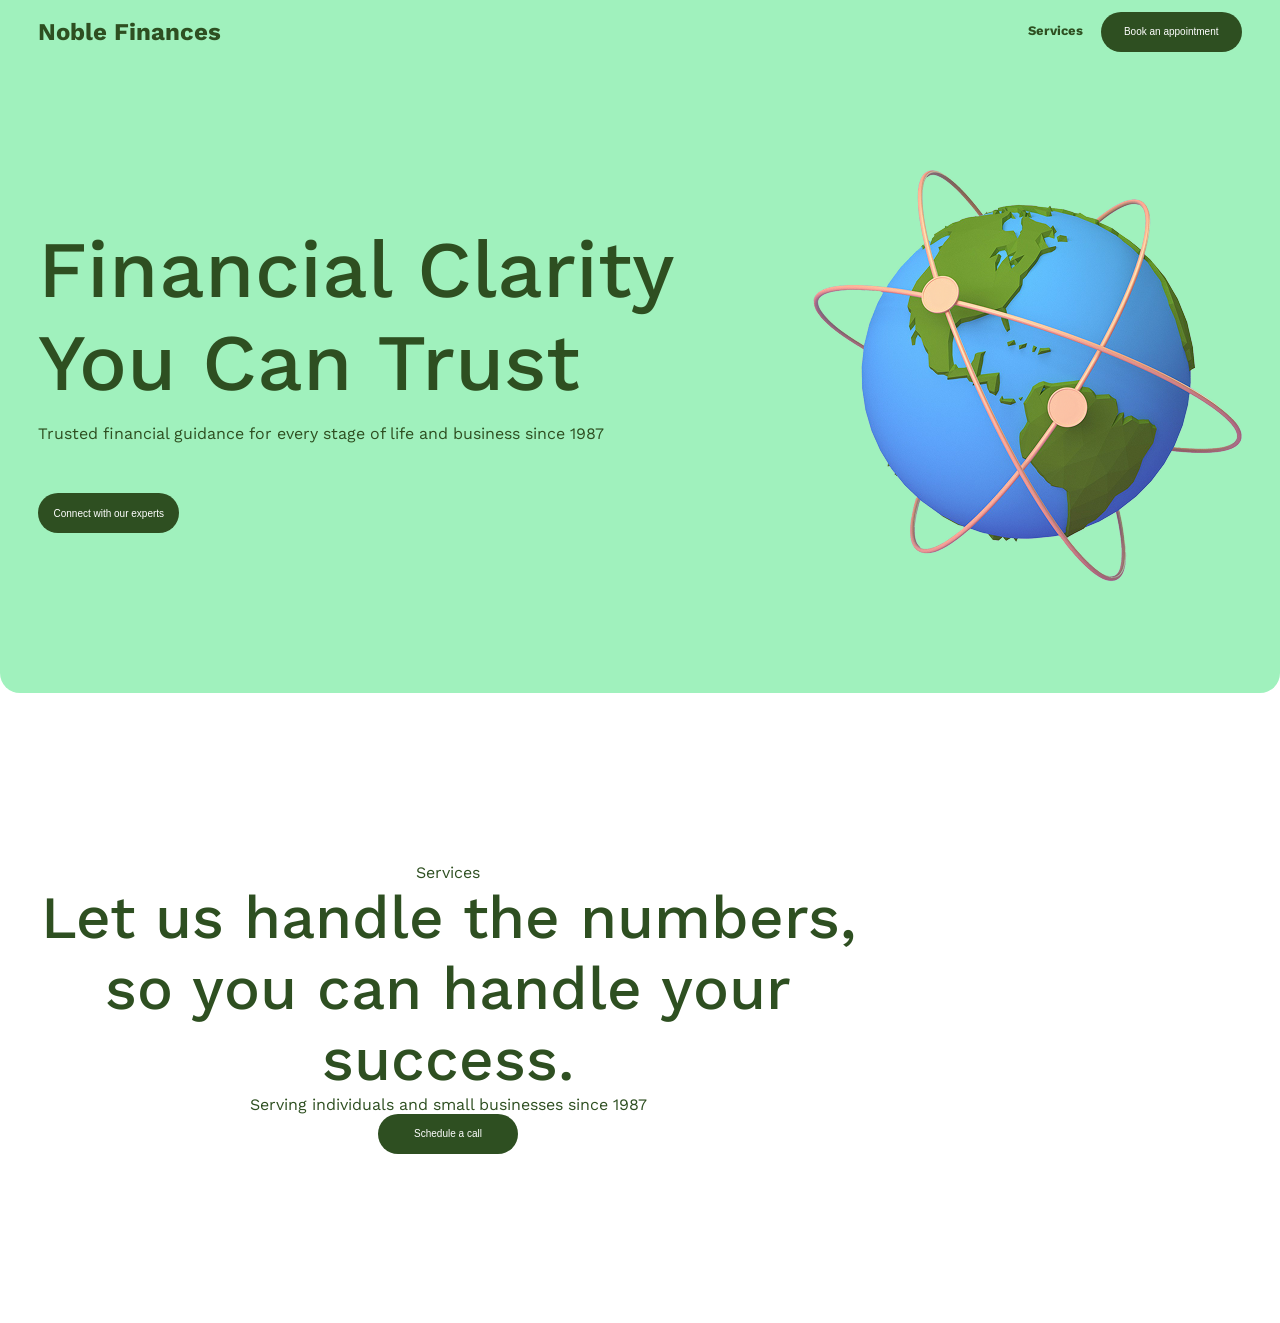
==== HTML/Index.html @ 0d42fcd0 "Initial commit" ====
<!DOCTYPE html>
<html lang="en">
<head>
    <meta charset="UTF-8">
    <meta name="viewport" content="width=device-width, initial-scale=1.0">
    <link rel="stylesheet" href="../CSS/Universial.css">
    <link rel="stylesheet" href="../CSS/index_style.css">
    <title>Home Page</title>
</head>
<body>
    <header>
        <nav>
            <div><a href="Index.html"><h2>Noble Finances</h2></a></div>
            <div>
                <a href="Services.html" class="nav_link">Services</a>
                <a href="Booking.html"><button class="btn">Book an appointment</button></a>
            </div>
        </nav>
    </header>
    <section class="hero_section">
        <div class="hero_section_text">
            <h1 class="hero_section_heading">Financial Clarity You Can Trust</h1>
            <p class="hero_section_para">Trusted financial guidance for every stage of life and business since 1987</p>
            <a href="#"><button class="btn btn_hero">Connect with our experts</button></a>
        </div>
        <div class="hero_section_img">
            <img src="../Assets/planet.png" alt="">
        </div>
    </section>
    <section class="services_section">
        <div>
            <p class="services_section_para">Services</p>
            <h1 class="services_section_heading">Let us handle the numbers, so you can handle your success.</h1>
            <p class="services_section_para">Serving individuals and small businesses since 1987</p>
            <a href="#"><button class="btn btn_services">Schedule a call</button></a>
        </div>
    </section>
</body>
</html>
---- CSS/Universial.css ----
@import url("https://fonts.googleapis.com/css?family=Work Sans");

body{
    margin: 0;
    font-family: 'Work Sans';
}

header >*, section >*{
    padding: 0% 3%;
}

nav{
    background-color: #A0F1BD;
    height: 7vh;
    display: flex;
    align-items: center;
    justify-content:space-between;
}

.btn{
    background-color: #2E4F21;
    border: none;
    border-radius: 20px;
    color: white;
    height: 40px;
    width: 11vw;
    font-weight: 400;
    cursor: pointer;
    font-size: x-small;
}

h1, h2, h3, h4, h5, p{
    color: #2E4F21;
    margin: 0;
    padding: 0;
}

a{
    text-decoration: none;
    color: #2E4F21;
    font-weight: 700;
}

/* Events */
.btn:hover{
    animation: btn_hover_effect 0.7s ease-in-out forwards;
}

/* Animations */
@keyframes btn_hover_effect{
    0% {background-color: #2E4F21; color: white;}
    100% {background-color: white; color: #2E4F21;}
}
---- CSS/index_style.css ----
/* Header */
.nav_link{
    font-size: small;
    padding-right: 1vw;
}

/* Hero Section */
.hero_section{
    background-color: #A0F1BD;
    height: 70vh;
    display: flex;
    justify-content: space-between;
    align-items: center;
    border-radius: 0px 0px 20px 20px;
}
.hero_section_text{
    width: 50vw;
    flex-flow: column;
    display: flex;
}
.hero_section_heading{
    font-size: 80px;
    font-weight: 500;
}
.hero_section_para{
    margin-top: 15px;
}
.hero_section_img{
    max-width: fit-content;
}
.btn_hero{
    margin-top: 50px;
}

/* Services Section */
.services_section{
    height: 70vh;
    width: 70vw;
    display: flex;
    flex-flow: column;
    justify-content: center;
    align-items: center;
    text-align: center;
}
.services_section_para{
    margin: 0px 10px 0px 10px;
}
.services_section_heading{
    font-size: 60px;
    font-weight: 500;
}
.btn_services{

}

/* Events */


/* Animations */
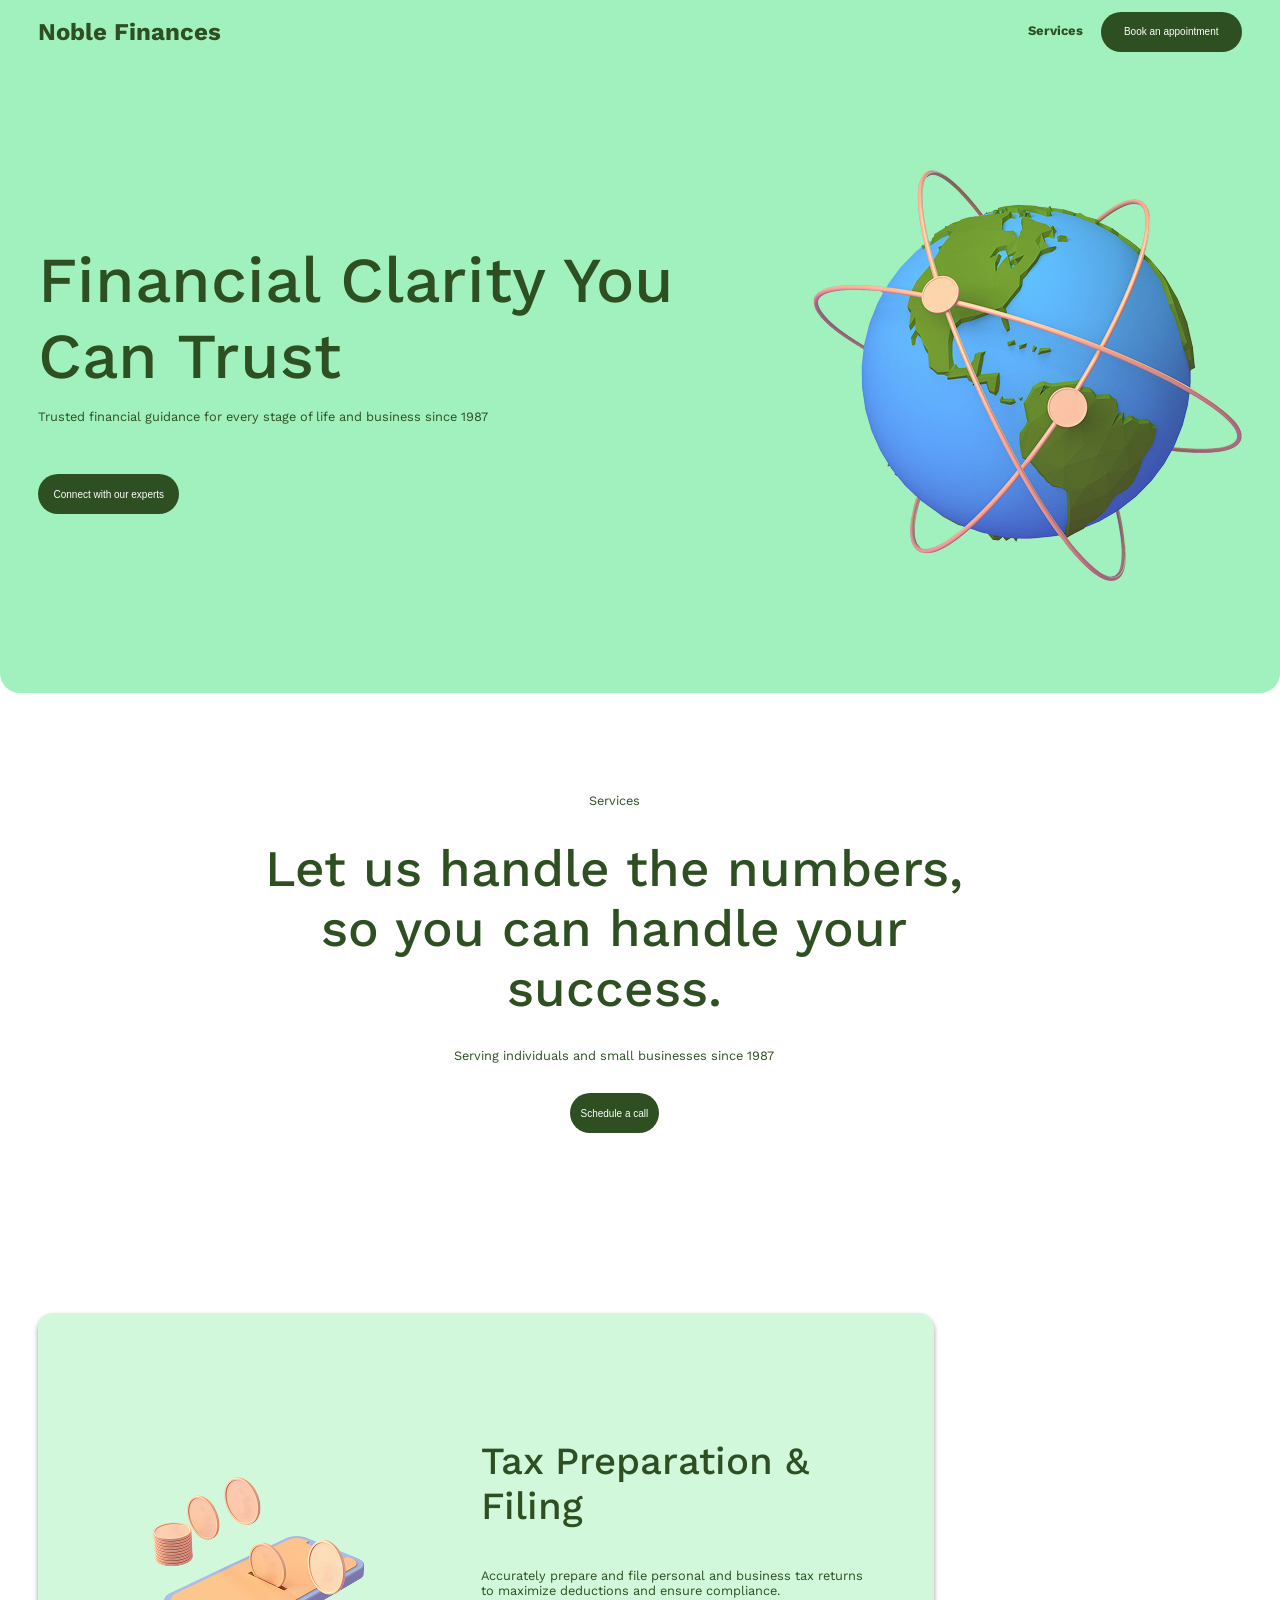
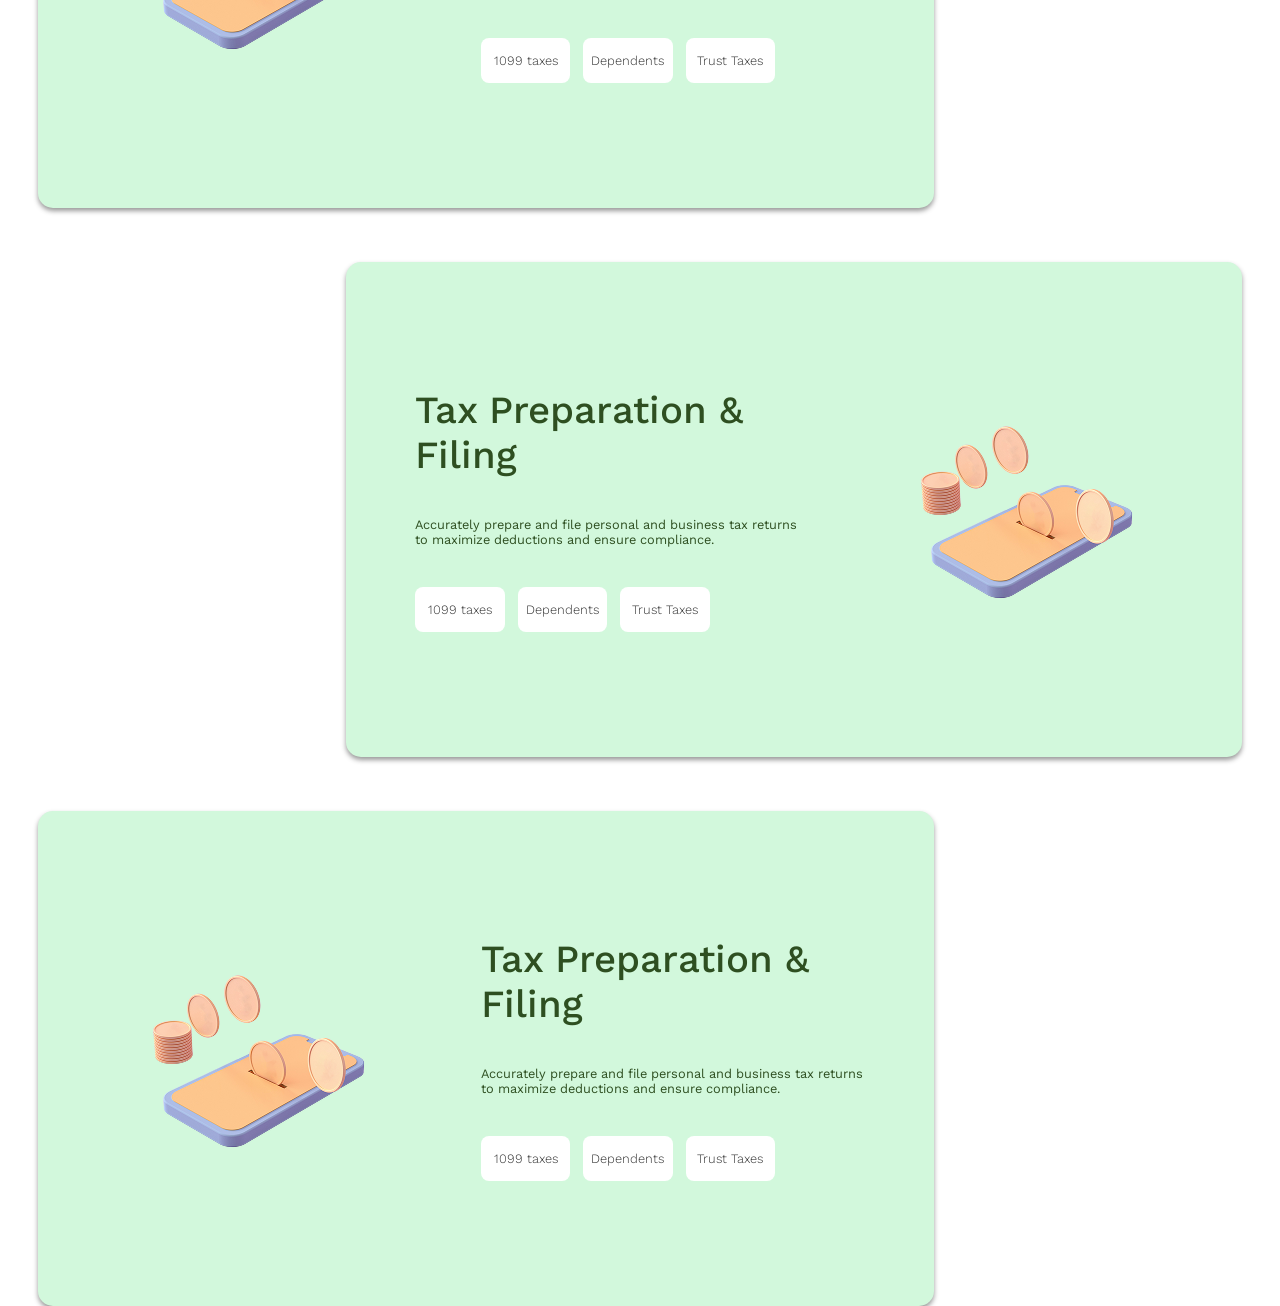
==== commit 790accc3: "more work done" ====
--- a/HTML/Index.html
+++ b/HTML/Index.html
@@ -1,5 +1,6 @@
 <!DOCTYPE html>
 <html lang="en">
+
 <head>
     <meta charset="UTF-8">
     <meta name="viewport" content="width=device-width, initial-scale=1.0">
@@ -7,10 +8,13 @@
     <link rel="stylesheet" href="../CSS/index_style.css">
     <title>Home Page</title>
 </head>
+
 <body>
     <header>
         <nav>
-            <div><a href="Index.html"><h2>Noble Finances</h2></a></div>
+            <div><a href="Index.html">
+                    <h2>Noble Finances</h2>
+                </a></div>
             <div>
                 <a href="Services.html" class="nav_link">Services</a>
                 <a href="Booking.html"><button class="btn">Book an appointment</button></a>
@@ -27,13 +31,63 @@
             <img src="../Assets/planet.png" alt="">
         </div>
     </section>
-    <section class="services_section">
-        <div>
+    <section>
+        <div class="services_section">
             <p class="services_section_para">Services</p>
             <h1 class="services_section_heading">Let us handle the numbers, so you can handle your success.</h1>
             <p class="services_section_para">Serving individuals and small businesses since 1987</p>
             <a href="#"><button class="btn btn_services">Schedule a call</button></a>
         </div>
     </section>
+    <section>
+        <div class="banner_section">
+            <div class="banner_section_banner">
+                <div class="banner_section_img">
+                    <img src="../Assets/banner img 1.png" alt="">
+                </div>
+                <div class="banner_section_text_section">
+                    <h1 class="banner_section_text_heading">Tax Preparation & Filing</h1>
+                    <p class="banner_section_text_para">Accurately prepare and file personal and business tax returns to maximize deductions and
+                        ensure compliance.</p>
+                    <span class="banner_section_badges_section">
+                        <div class="banner_section_badge">1099 taxes</div>
+                        <div class="banner_section_badge">Dependents</div>
+                        <div class="banner_section_badge">Trust Taxes</div>
+                    </span>
+                </div>
+            </div>
+            <div class="banner_section_banner" style="margin-left: auto;">
+                <div class="banner_section_text_section">
+                    <h1 class="banner_section_text_heading">Tax Preparation & Filing</h1>
+                    <p class="banner_section_text_para">Accurately prepare and file personal and business tax returns to maximize deductions and
+                        ensure compliance.</p>
+                    <span class="banner_section_badges_section">
+                        <div class="banner_section_badge">1099 taxes</div>
+                        <div class="banner_section_badge">Dependents</div>
+                        <div class="banner_section_badge">Trust Taxes</div>
+                    </span>
+                </div>
+                <div class="banner_section_img">
+                    <img src="../Assets/banner img 1.png" alt="">
+                </div>
+            </div>
+            <div class="banner_section_banner">
+                <div class="banner_section_img">
+                    <img src="../Assets/banner img 1.png" alt="">
+                </div>
+                <div class="banner_section_text_section">
+                    <h1 class="banner_section_text_heading">Tax Preparation & Filing</h1>
+                    <p class="banner_section_text_para">Accurately prepare and file personal and business tax returns to maximize deductions and
+                        ensure compliance.</p>
+                    <span class="banner_section_badges_section">
+                        <div class="banner_section_badge">1099 taxes</div>
+                        <div class="banner_section_badge">Dependents</div>
+                        <div class="banner_section_badge">Trust Taxes</div>
+                    </span>
+                </div>
+            </div>
+        </div>
+    </section>
 </body>
+
 </html>
--- a/CSS/index_style.css
+++ b/CSS/index_style.css
@@ -19,11 +19,12 @@
     display: flex;
 }
 .hero_section_heading{
-    font-size: 80px;
+    font-size: 5vw;
     font-weight: 500;
 }
 .hero_section_para{
     margin-top: 15px;
+    font-size: 1vw;
 }
 .hero_section_img{
     max-width: fit-content;
@@ -34,23 +35,80 @@
 
 /* Services Section */
 .services_section{
-    height: 70vh;
-    width: 70vw;
+    height: 60vh;
+    width: 60vw;
     display: flex;
     flex-flow: column;
     justify-content: center;
     align-items: center;
     text-align: center;
+    margin-left: 15%;
+    gap: 30px;
 }
 .services_section_para{
     margin: 0px 10px 0px 10px;
+    font-size: 1vw;
 }
 .services_section_heading{
-    font-size: 60px;
+    font-size: 4vw;
     font-weight: 500;
 }
 .btn_services{
+    width: 7vw;
+}
 
+/* Banner Cards */
+.banner_section{
+    display: flex;
+    flex-flow: column;
+    justify-content: space-between;
+    gap: 6vh;
+    margin-top: 80px;
+}
+.banner_section_banner{
+    display: flex;
+    justify-content: center;
+    align-items: center;
+    background-color: #D2F8DC;
+    width: 70vw;
+    height: 55vh;
+    border-radius: 15px;
+    gap: 6vw;
+    box-shadow: 0px 3px 5px rgba(0, 0, 0, 0.404);
+}
+.banner_section_img{
+}
+.banner_section_text_section{
+    display: flex;
+    flex-flow: column;
+    justify-content: center;
+    align-items: start;
+    width: 30vw;
+    gap: 40px;
+}
+.banner_section_text_heading{
+    font-size: 3vw;
+    font-weight: 500;
+}
+.banner_section_text_para{
+    font-size: 1vw;
+}
+.banner_section_badges_section{
+    display: flex;
+    justify-content: start;
+    align-items: center;
+    gap: 1vw;
+}
+.banner_section_badge{
+    color: rgb(48, 48, 48);
+    font-weight: 300;
+    font-size: 1vw;
+    border-radius: 8px;
+    width: 7vw;
+    height: 5vh;
+    background-color: white;
+    text-align: center;
+    align-content: center;
 }
 
 /* Events */
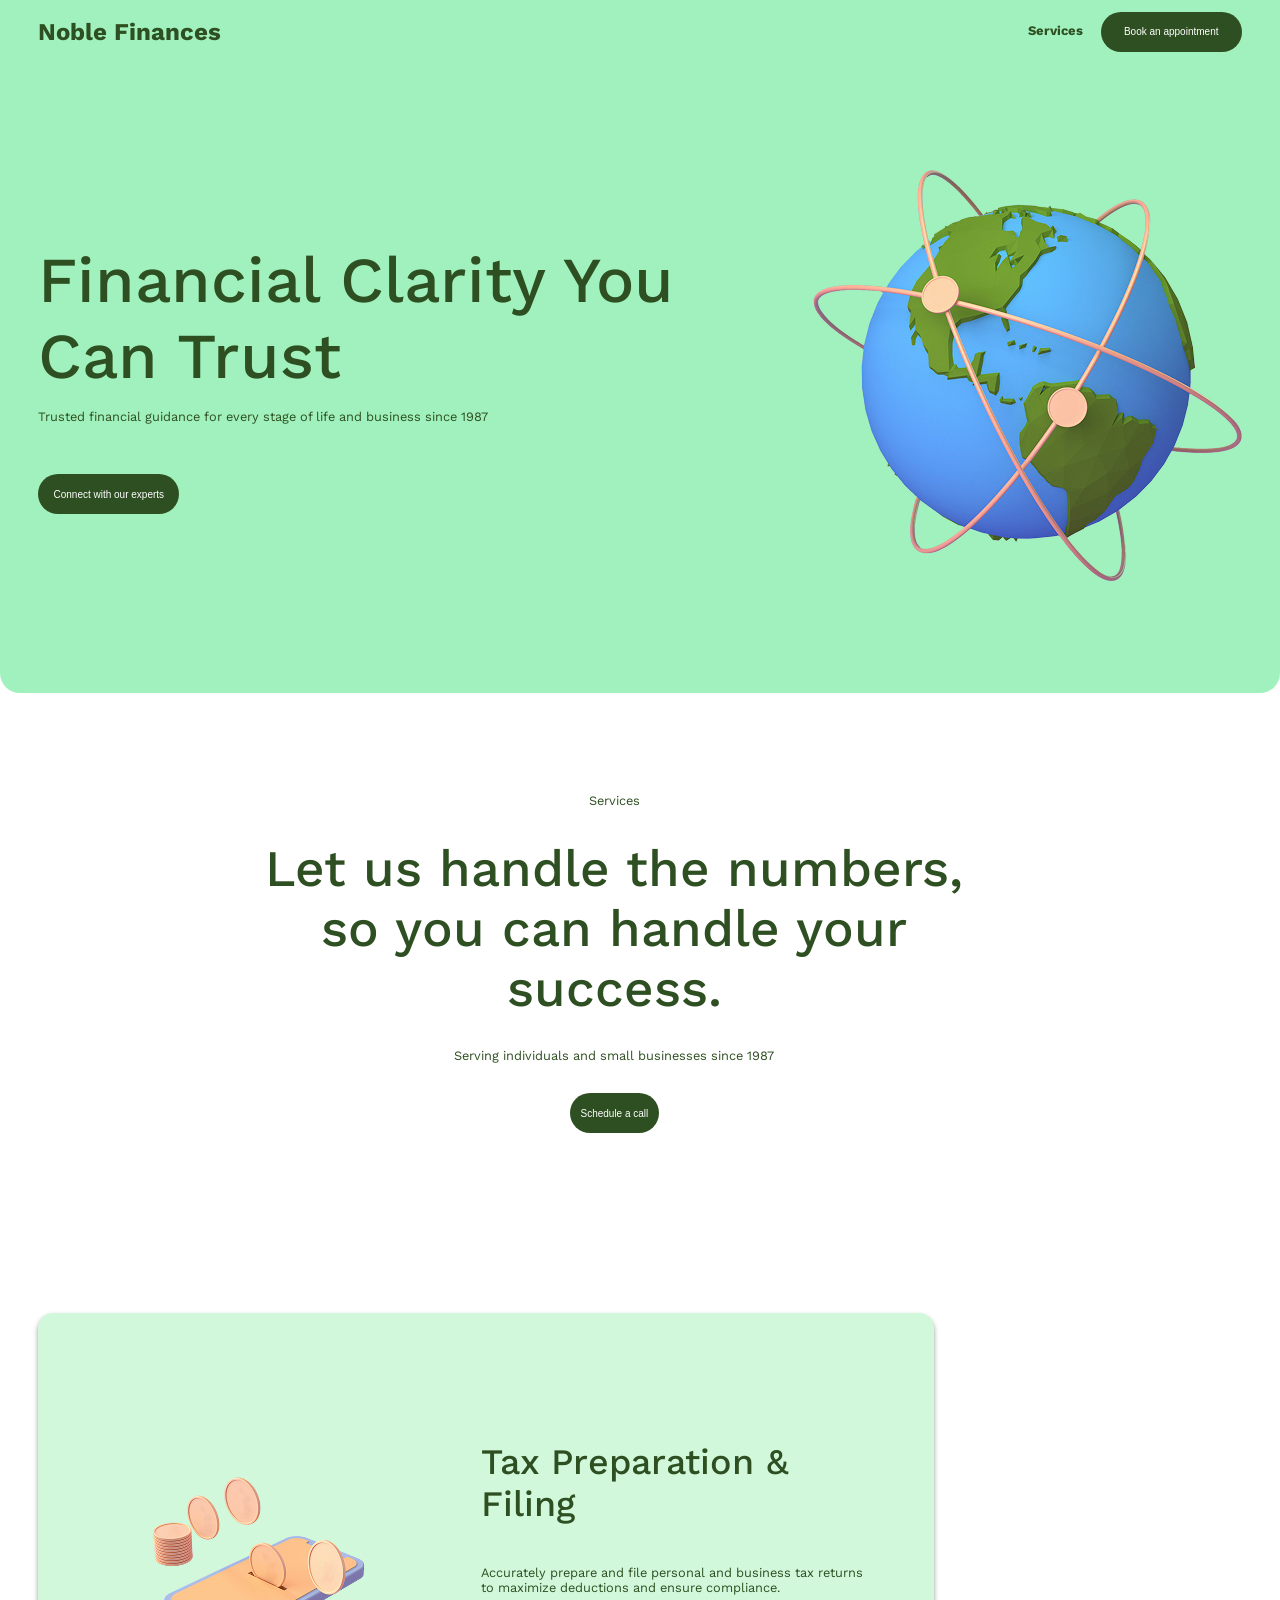
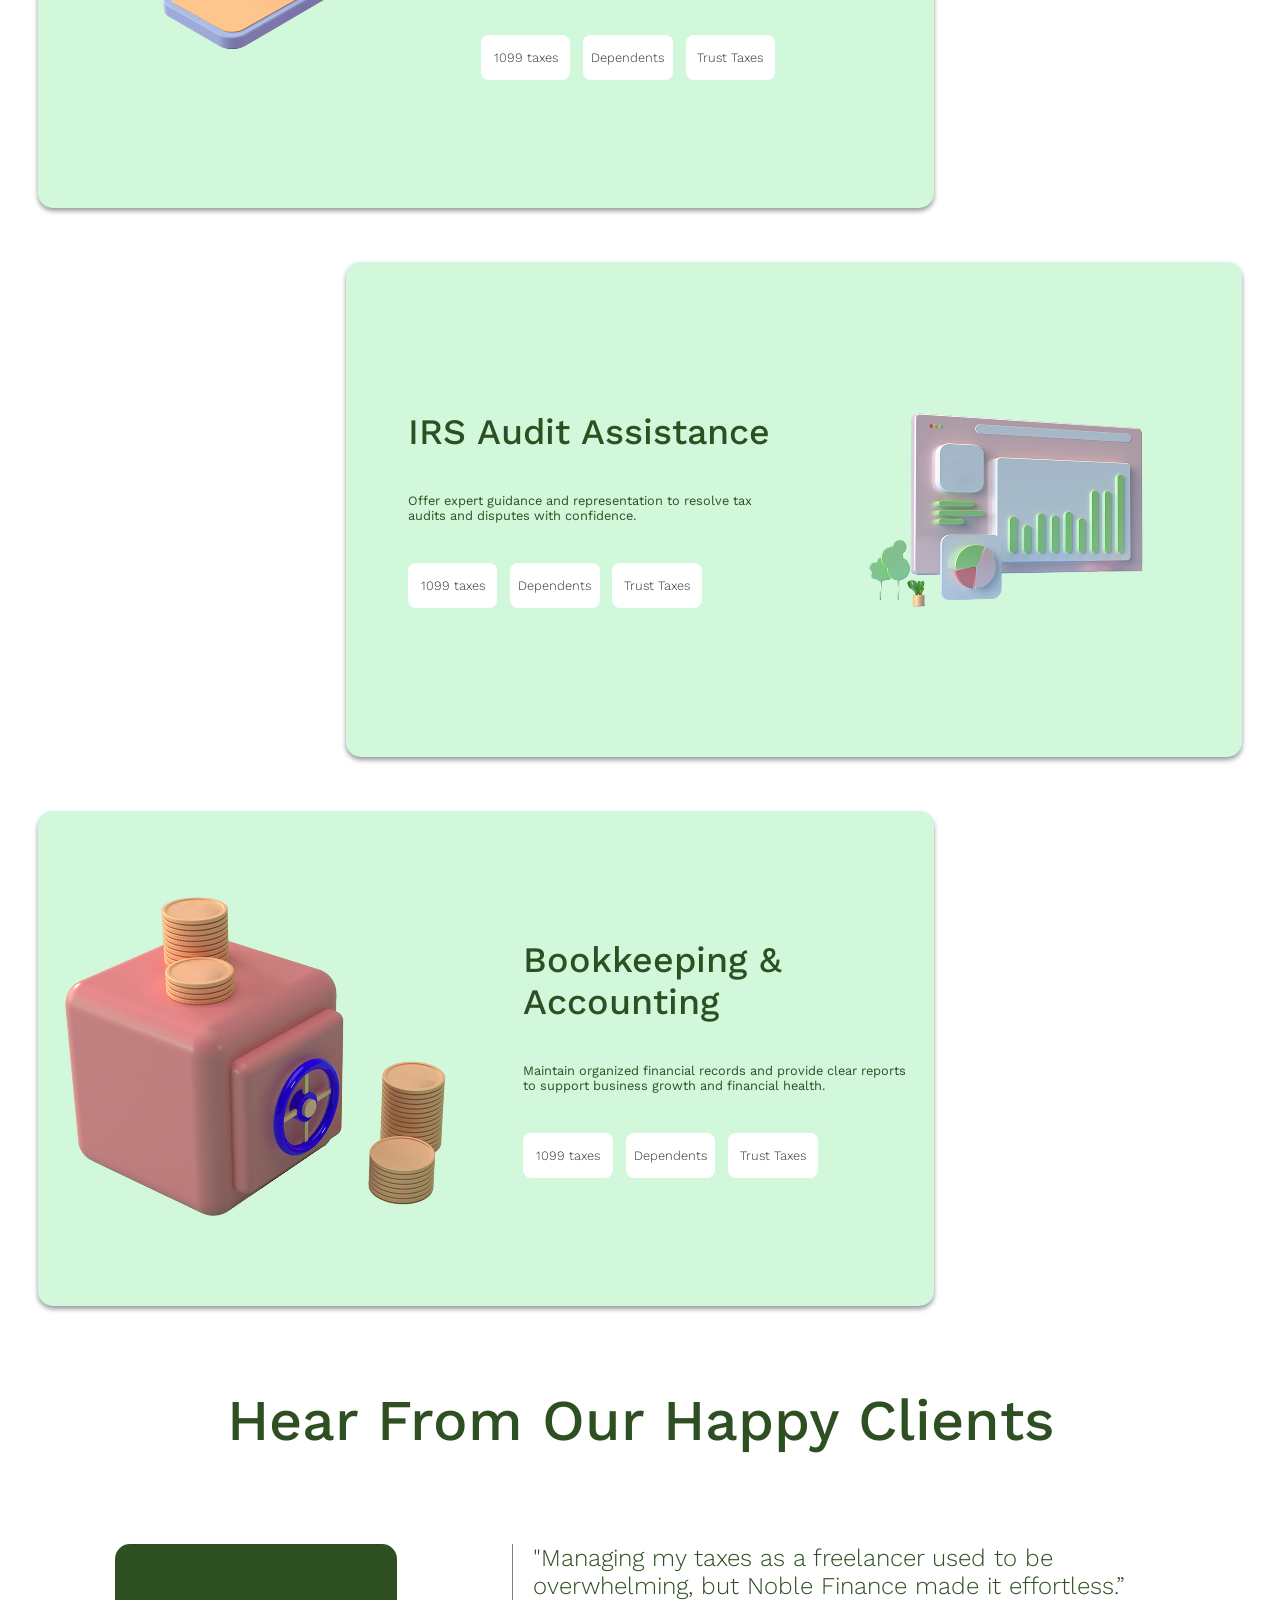
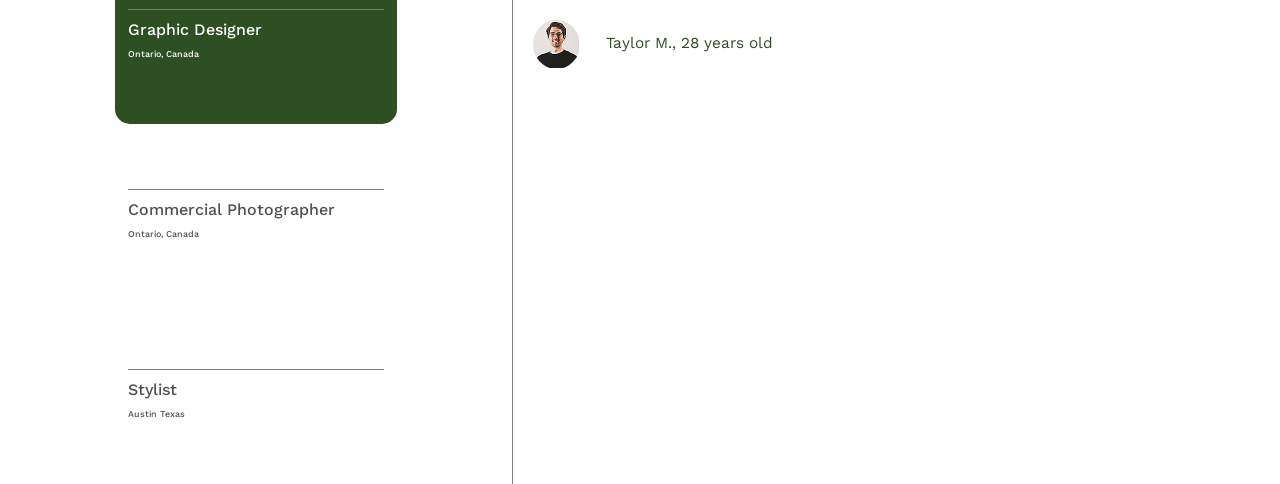
==== commit 582de979: "More work" ====
--- a/HTML/Index.html
+++ b/HTML/Index.html
@@ -47,7 +47,8 @@
                 </div>
                 <div class="banner_section_text_section">
                     <h1 class="banner_section_text_heading">Tax Preparation & Filing</h1>
-                    <p class="banner_section_text_para">Accurately prepare and file personal and business tax returns to maximize deductions and
+                    <p class="banner_section_text_para">Accurately prepare and file personal and business tax returns to
+                        maximize deductions and
                         ensure compliance.</p>
                     <span class="banner_section_badges_section">
                         <div class="banner_section_badge">1099 taxes</div>
@@ -58,9 +59,9 @@
             </div>
             <div class="banner_section_banner" style="margin-left: auto;">
                 <div class="banner_section_text_section">
-                    <h1 class="banner_section_text_heading">Tax Preparation & Filing</h1>
-                    <p class="banner_section_text_para">Accurately prepare and file personal and business tax returns to maximize deductions and
-                        ensure compliance.</p>
+                    <h1 class="banner_section_text_heading">IRS Audit Assistance</h1>
+                    <p class="banner_section_text_para">Offer expert guidance and representation to resolve tax audits
+                        and disputes with confidence.</p>
                     <span class="banner_section_badges_section">
                         <div class="banner_section_badge">1099 taxes</div>
                         <div class="banner_section_badge">Dependents</div>
@@ -68,17 +69,17 @@
                     </span>
                 </div>
                 <div class="banner_section_img">
-                    <img src="../Assets/banner img 1.png" alt="">
+                    <img src="../Assets/banner img 2.png" alt="">
                 </div>
             </div>
             <div class="banner_section_banner">
                 <div class="banner_section_img">
-                    <img src="../Assets/banner img 1.png" alt="">
+                    <img src="../Assets/banner img 3.png" alt="">
                 </div>
                 <div class="banner_section_text_section">
-                    <h1 class="banner_section_text_heading">Tax Preparation & Filing</h1>
-                    <p class="banner_section_text_para">Accurately prepare and file personal and business tax returns to maximize deductions and
-                        ensure compliance.</p>
+                    <h1 class="banner_section_text_heading">Bookkeeping & Accounting</h1>
+                    <p class="banner_section_text_para">Maintain organized financial records and provide clear reports
+                        to support business growth and financial health.</p>
                     <span class="banner_section_badges_section">
                         <div class="banner_section_badge">1099 taxes</div>
                         <div class="banner_section_badge">Dependents</div>
@@ -88,6 +89,35 @@
             </div>
         </div>
     </section>
+    <section>
+        <div class="review_section">
+            <h1 class="review_section_heading">Hear From Our Happy Clients</h1>
+            <div class="review_section_box">
+                <div class="review_section_reviewer_selection">
+                    <div class="review_section_reviewer_box reviewer_active">
+                        <h4 class="reviewer_box_heading">Graphic Designer</h4>
+                        <p class="reviewer_box_para">Ontario, Canada</p>
+                    </div>
+                    <div class="review_section_reviewer_box">
+                        <h4 class="reviewer_box_heading">Commercial Photographer</h4>
+                        <p class="reviewer_box_para">Ontario, Canada</p>
+                    </div>
+                    <div class="review_section_reviewer_box">
+                        <h4 class="reviewer_box_heading">Stylist</h4>
+                        <p class="reviewer_box_para">Austin Texas</p>
+                    </div>
+                </div>
+                <div class="review_section_qote_section">
+                    <h2 class="review_section_reviewtext">"Managing my taxes as a freelancer used to be overwhelming,
+                        but Noble Finance made it effortless.”</h2>
+                    <div style="display: flex; gap: 2vw;">
+                        <span><img src="../Assets/potraite.png" alt="" style="border-radius: 100%; "></span>
+                        <span style="margin-top: 1.5vh;"><p class="review_section_para">Taylor M., 28 years old</p></span>
+                    </div>
+                </div>
+            </div>
+        </div>
+    </section>
 </body>
 
 </html>
--- a/CSS/index_style.css
+++ b/CSS/index_style.css
@@ -75,6 +75,7 @@
     border-radius: 15px;
     gap: 6vw;
     box-shadow: 0px 3px 5px rgba(0, 0, 0, 0.404);
+    /* overflow:scroll; */
 }
 .banner_section_img{
 }
@@ -87,7 +88,7 @@
     gap: 40px;
 }
 .banner_section_text_heading{
-    font-size: 3vw;
+    font-size: 2.8vw;
     font-weight: 500;
 }
 .banner_section_text_para{
@@ -109,9 +110,89 @@
     background-color: white;
     text-align: center;
     align-content: center;
+    overflow-x: auto;
+}
+
+/* Review Section */
+.review_section{
+    display: flex;
+    flex-flow: column;
+    align-items: center;
+    margin-top: 80px;
+    gap: 90px;
+}
+.review_section_heading{
+    font-size: 4.5vw;
+    font-weight: 500;
+}
+.review_section_para{
+    font-size: 1.2vw;
+}
+.review_section_reviewtext{
+    font-weight: 300;
+}
+.review_section_box{
+    display: flex;
+    justify-content: center;
+    gap: 10vw;
+    height: 60vh;
+    width: 80vw;
+}
+.review_section_qote_section{
+    display: flex;
+    flex-flow: column;
+    gap: 20px;
+    border-left: gray solid 1px;
+    padding: 0% 2%;
+    height: 100%;
+}
+.review_section_reviewer_selection{
+    display: flex;
+    flex-flow: column;
+    align-items: center;
+}
+.review_section_reviewer_box{
+    display: flex;
+    flex-flow: column;
+    align-items: start;
+    justify-content: center;
+    gap: 10px;
+    width: 20vw;
+    height: 20vh;
+    padding: 0% 5%;
+    border-radius: 15px;
+}
+.reviewer_active{
+    background-color: #2E4F21;
+    
+}
+.reviewer_active .reviewer_box_heading, .reviewer_active .reviewer_box_para{
+    color: white !important;
+}
+.reviewer_box_heading{
+    border-top: solid gray 1px;
+    color: rgba(0, 0, 0, 0.685);
+    font-weight: 500;
+    display: block;
+    padding-top: 10px;
+    width: 100%;
+}
+.reviewer_box_para{
+    color: rgba(0, 0, 0, 0.685);
+    font-weight: 500;
+    font-size: 0.7vw;
 }
 
 /* Events */
+.banner_section_badge:hover{
+    animation: _hover_effect 0.7s ease-in-out forwards;
+}
+.btn_services:hover{
+    animation: _hover_effect 0.7s ease-in-out forwards;
+}
 
-
-/* Animations */+/* Animations */
+@keyframes _hover_effect{
+    0% {background-color: white; color: rgb(48, 48, 48);}
+    100% {background-color: #A0F1BD; color: black;}
+}
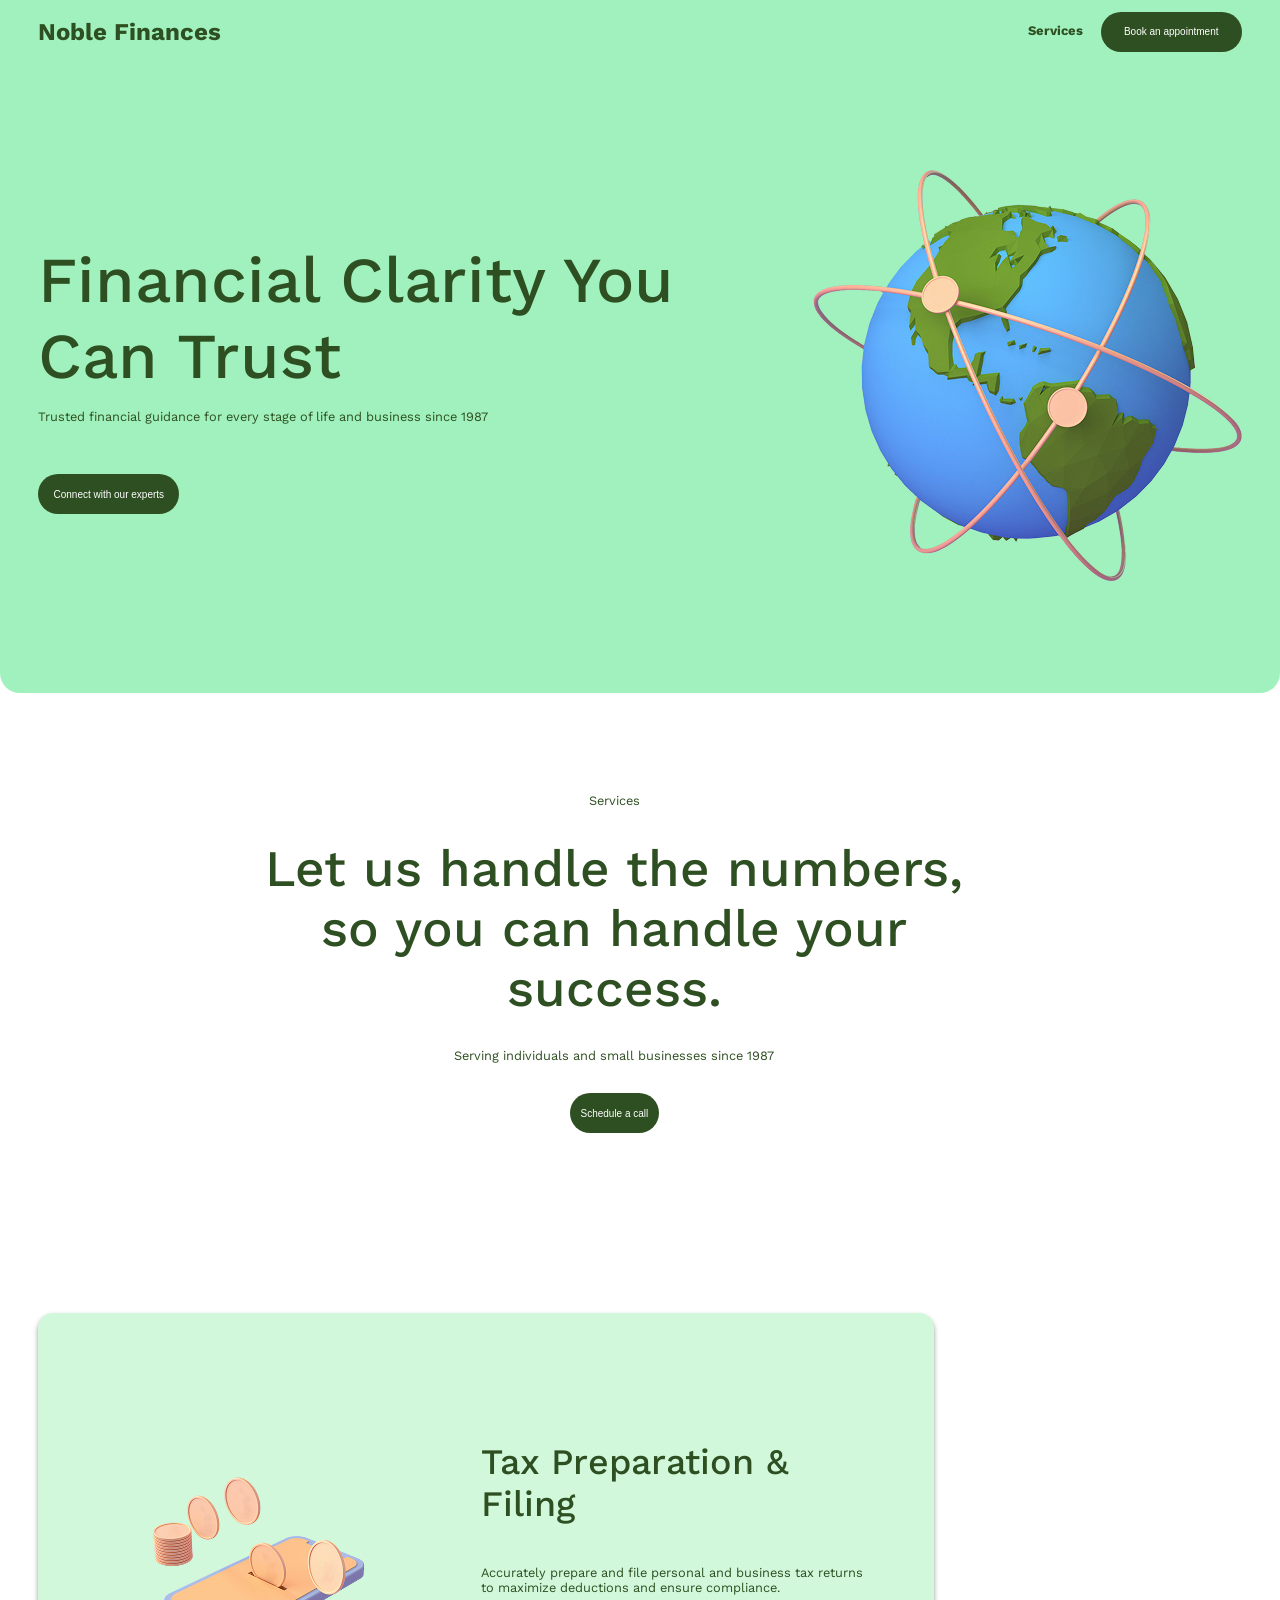
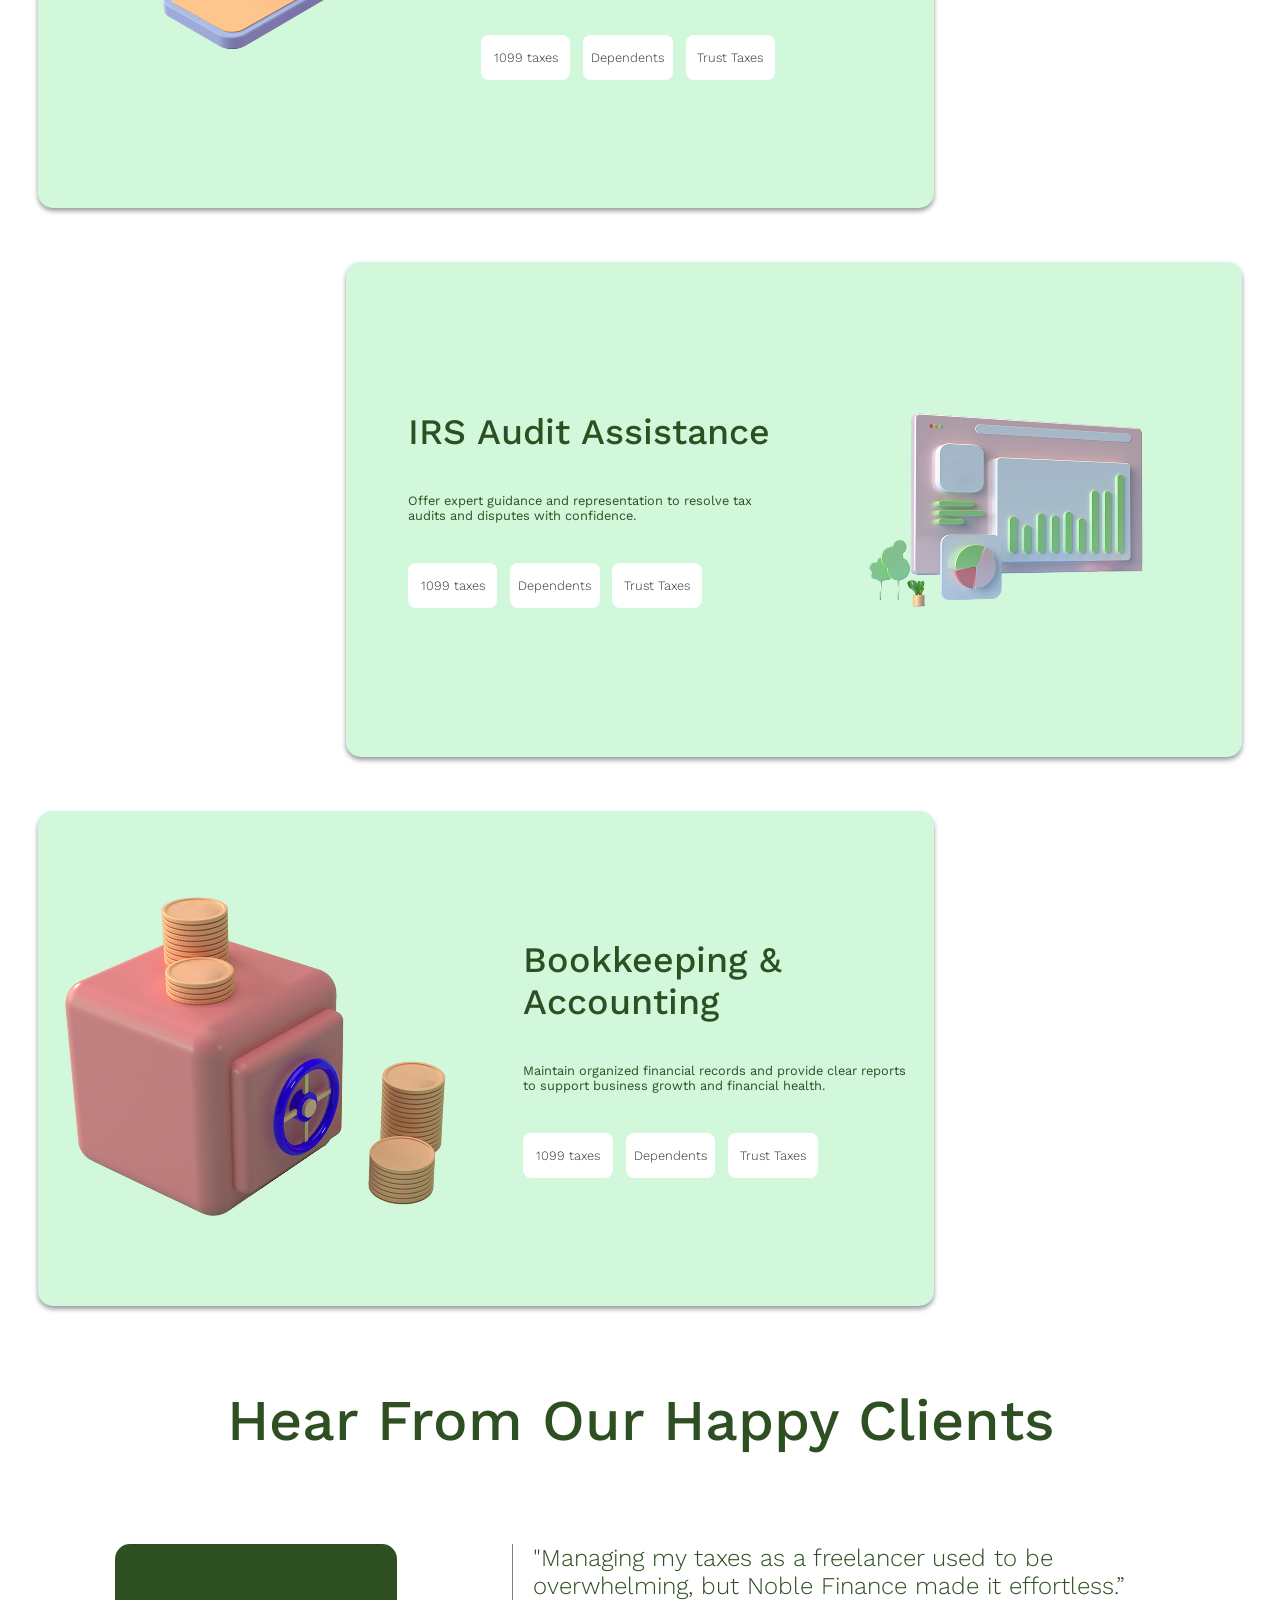
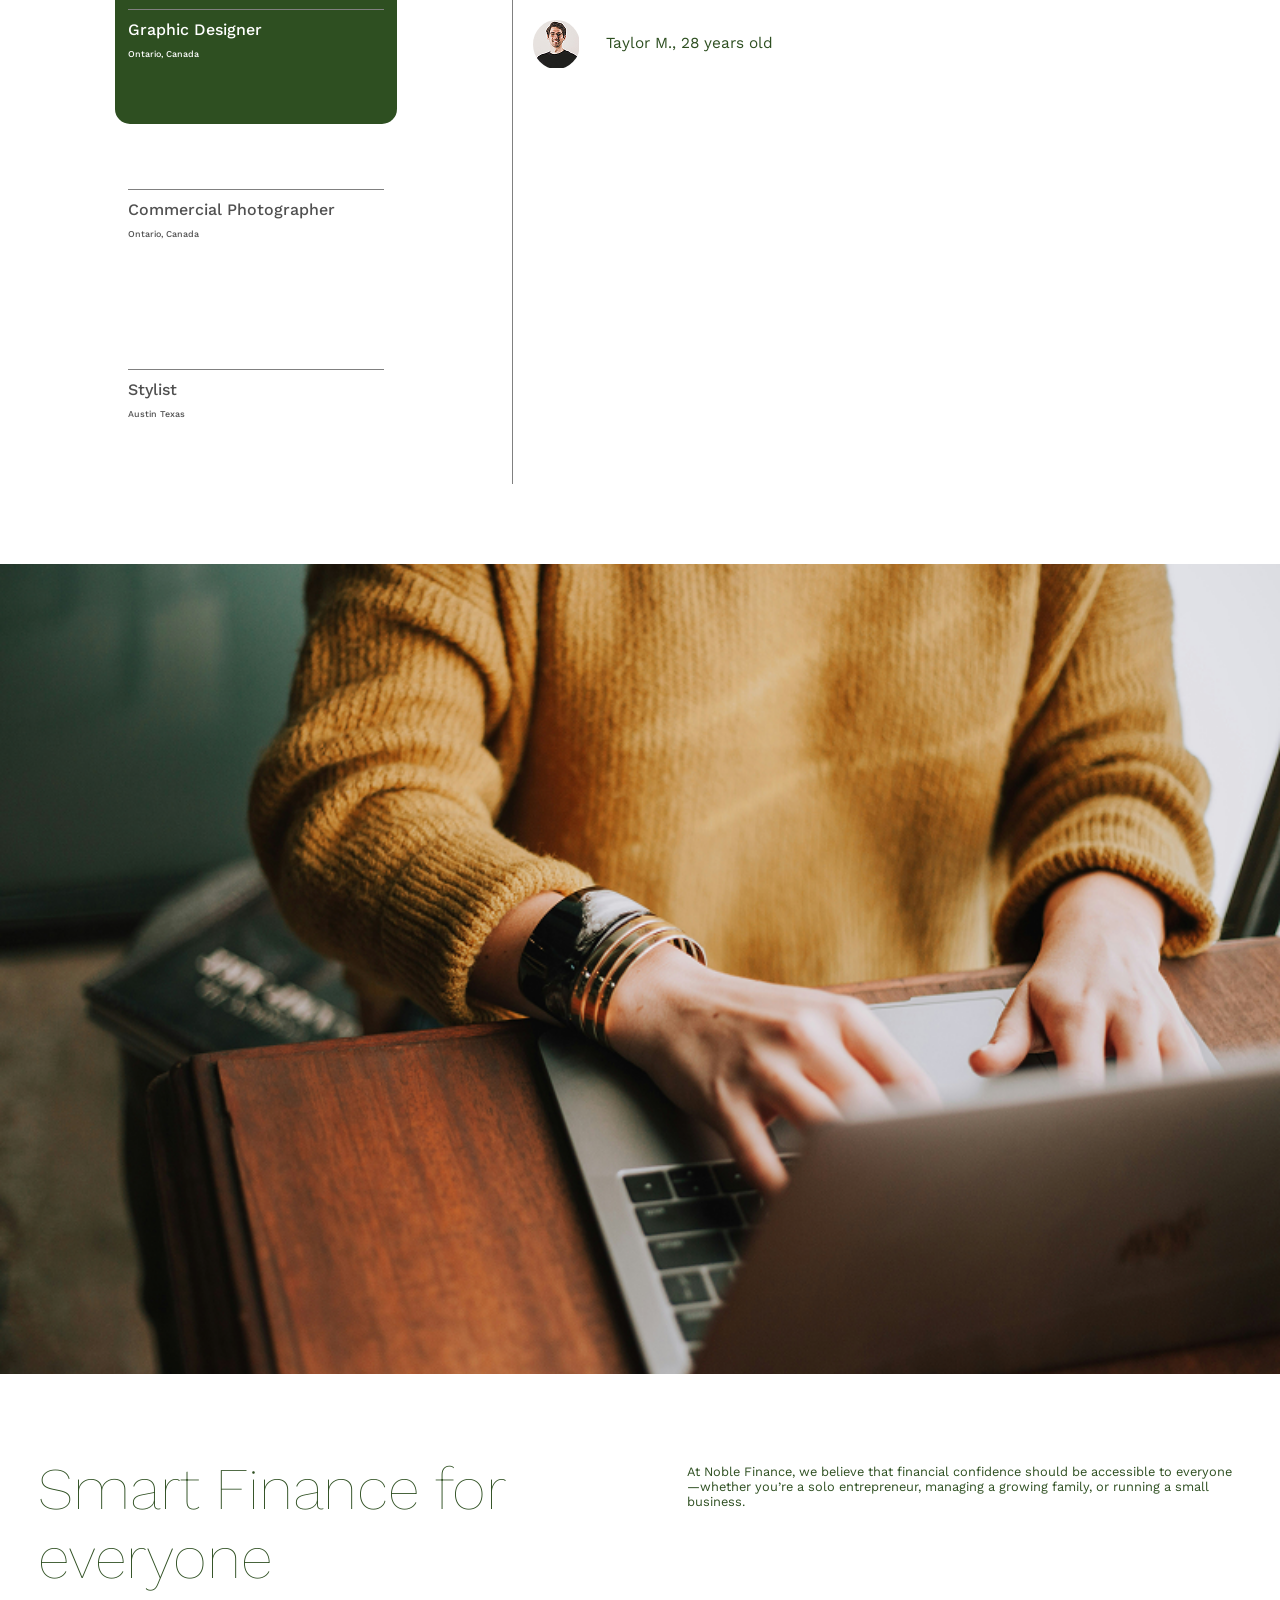
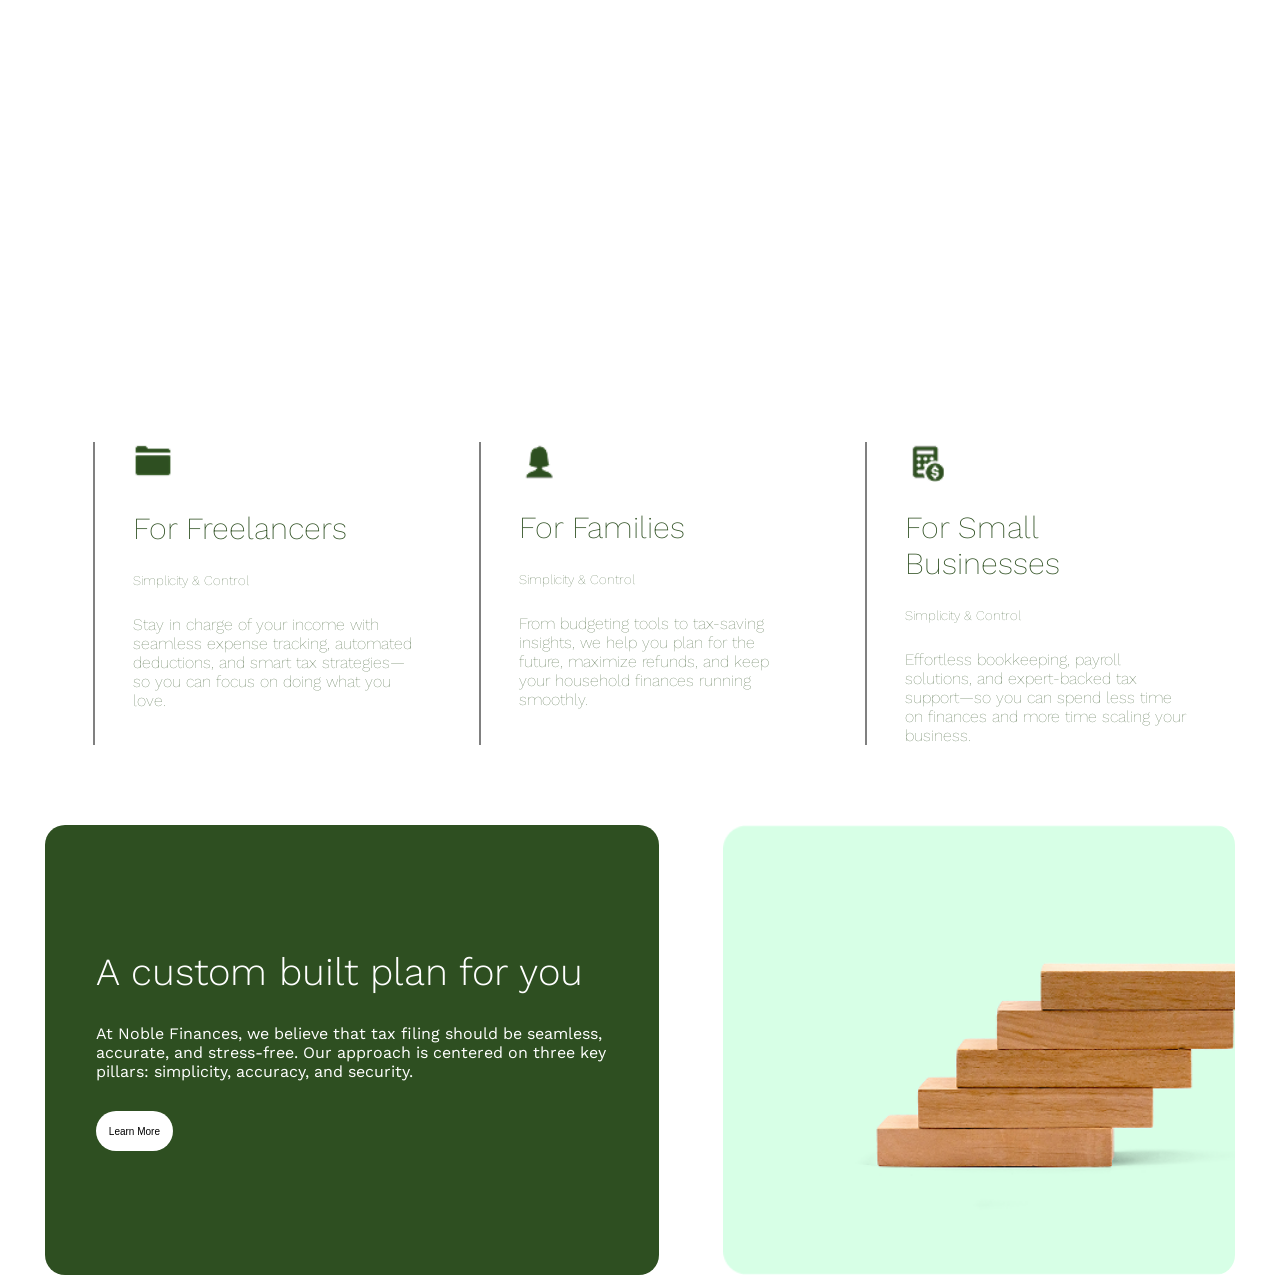
==== commit 04337a0b: "added more work" ====
--- a/HTML/Index.html
+++ b/HTML/Index.html
@@ -112,12 +112,64 @@
                         but Noble Finance made it effortless.”</h2>
                     <div style="display: flex; gap: 2vw;">
                         <span><img src="../Assets/potraite.png" alt="" style="border-radius: 100%; "></span>
-                        <span style="margin-top: 1.5vh;"><p class="review_section_para">Taylor M., 28 years old</p></span>
+                        <span style="margin-top: 1.5vh;">
+                            <p class="review_section_para">Taylor M., 28 years old</p>
+                        </span>
                     </div>
                 </div>
             </div>
         </div>
     </section>
+    <section>
+        <div class="break_section"></div>
+    </section>
+    <section>
+        <div class="Benefits_section">
+            <div class="company_moto_section">
+                <h1 class="company_moto_section_heading">Smart Finance for everyone</h1>
+                <p class="company_moto_section_para">At Noble Finance, we believe that financial confidence should be
+                    accessible to everyone—whether you’re a solo entrepreneur, managing a growing family, or running a
+                    small
+                    business.</p>
+            </div>
+            <div class="company_benefit_info_section">
+                <div class="company_benefit_info_box">
+                    <img src="../Assets/file icon.png" alt="" width="40vw">
+                    <h2 class="company_benefit_info_box_heading">For Freelancers</h2>
+                    <h5 class="company_benefit_info_box_para">Simplicity & Control</h5>
+                    <p class="company_benefit_info_box_para">Stay in charge of your income with seamless expense
+                        tracking, automated deductions, and smart tax
+                        strategies—so you can focus on doing what you love.</p>
+                </div>
+                <div class="company_benefit_info_box">
+                    <img src="../Assets/person icon.png" alt="" width="40vw">
+                    <h2 class="company_benefit_info_box_heading">For Families</h2>
+                    <h5 class="company_benefit_info_box_para">Simplicity & Control</h5>
+                    <p class="company_benefit_info_box_para">From budgeting tools to tax-saving insights, we help you
+                        plan for the future, maximize refunds, and keep your household finances running smoothly.</p>
+                </div>
+                <div class="company_benefit_info_box">
+                    <img src="../Assets/calculator.png" alt="" width="40vw">
+                    <h2 class="company_benefit_info_box_heading">For Small Businesses</h2>
+                    <h5 class="company_benefit_info_box_para">Simplicity & Control</h5>
+                    <p class="company_benefit_info_box_para">Effortless bookkeeping, payroll solutions, and
+                        expert-backed tax support—so you can spend less time on finances and more time scaling your
+                        business.</p>
+                </div>
+            </div>
+        </div>
+    </section>
+    <section>
+        <div class="CTA_section">
+            <div class="CTA_section_card">
+                <h1 class="CTA_section_card_heading">A custom built plan for you</h1>
+                <p class="CTA_section_card_para">At Noble Finances, we believe that tax filing should be seamless, accurate, and stress-free. Our
+                    approach is centered on three key pillars: simplicity, accuracy, and security.</p>
+                <a href="#"><button class="btn btn_CTA">Learn More</button></a>
+            </div>
+            <div class="CTA_section_img"></div>
+        </div>
+    </section>
 </body>
 
 </html>
--- a/CSS/index_style.css
+++ b/CSS/index_style.css
@@ -77,8 +77,7 @@
     box-shadow: 0px 3px 5px rgba(0, 0, 0, 0.404);
     /* overflow:scroll; */
 }
-.banner_section_img{
-}
+
 .banner_section_text_section{
     display: flex;
     flex-flow: column;
@@ -183,12 +182,109 @@
     font-size: 0.7vw;
 }
 
+/* Break Section */
+.break_section{
+    background-image: url("../Assets/Image\ break\ section-1.png");
+    height: 90vh;
+    width: 94%;
+    background-size: cover;
+    background-position: 70% 80%;
+    margin-top: 80px;
+}
+
+/* Banefite Moto */
+.Benefits_section{
+    display: flex;
+    flex-flow: column;
+    gap: 50vh;
+}
+.company_moto_section{
+    display: flex;
+    justify-content: center;
+    gap: 2vw;
+    margin-top: 80px;
+}
+.company_moto_section_heading{
+    font-size: 4.6vw;
+    font-weight: 100;
+}
+.company_moto_section_para{
+    padding-top: 10px;
+    width: 50vw;
+    font-size: 1vw;
+}
+.company_benefit_info_section{
+    display: flex;
+    justify-content: center;
+    gap: 5vw;
+}
+.company_benefit_info_box{
+    display: flex;
+    flex-flow: column;
+    gap: 3vh;
+    border-left: gray solid 2px;
+    padding-left: 3vw;
+    width: 22vw;
+}
+.company_benefit_info_box_heading{
+    font-weight: 200;
+    font-size: 2.4vw;
+}
+.company_benefit_info_box_para{
+    font-weight: 100;
+}
+
+/* CTA section */
+.CTA_section{
+    display: flex;
+    justify-content: center;
+    margin-top: 80px;
+    gap: 5vw;
+    height: 50vh;
+}
+.CTA_section_card{
+    display: flex;
+    flex-flow: column;
+    align-items: start;
+    justify-content: center;
+    background-color: #2E4F21;
+    border-radius: 20px;
+    width: 40vw;
+    padding-left: 4vw;
+    padding-right: 4vw;
+    gap: 30px;
+}
+.CTA_section_card_heading{
+    color: white;
+    font-weight: 300;
+    font-size: 3vw;
+}
+.CTA_section_card_para{
+    color: white;
+}
+.CTA_section_img{
+    border-radius: 20px;
+    width: 40vw;
+    background-image: url("../Assets/CTA\ Image.png");
+    background-size: cover;
+}
+.btn_CTA{
+    background-color: white;
+    color: black;
+    width: 6vw;
+}
+
+/* E */
+
 /* Events */
 .banner_section_badge:hover{
-    animation: _hover_effect 0.7s ease-in-out forwards;
+    animation: _hover_effect 0.5s ease-in-out forwards;
 }
 .btn_services:hover{
     animation: _hover_effect 0.7s ease-in-out forwards;
+}
+.btn_CTA:hover{
+    animation: _hover_effect 0.5s ease-in-out forwards;
 }
 
 /* Animations */
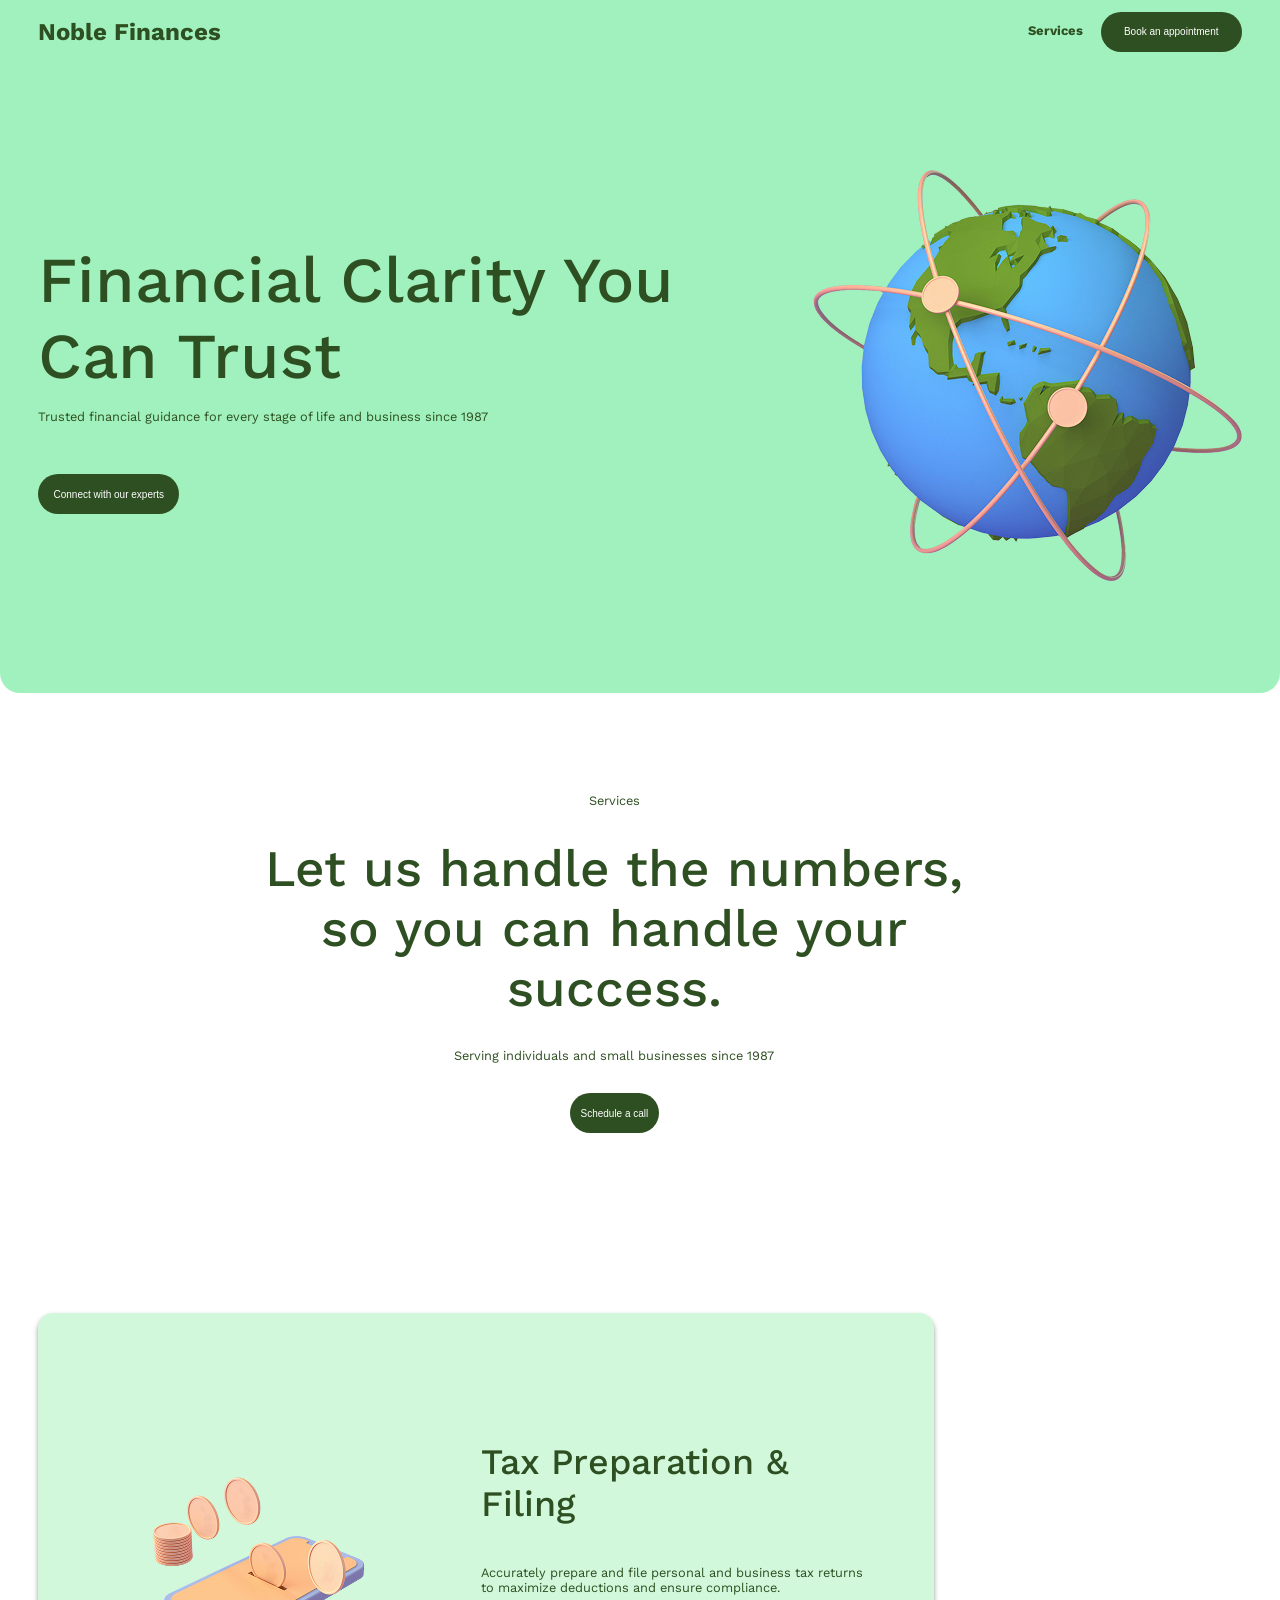
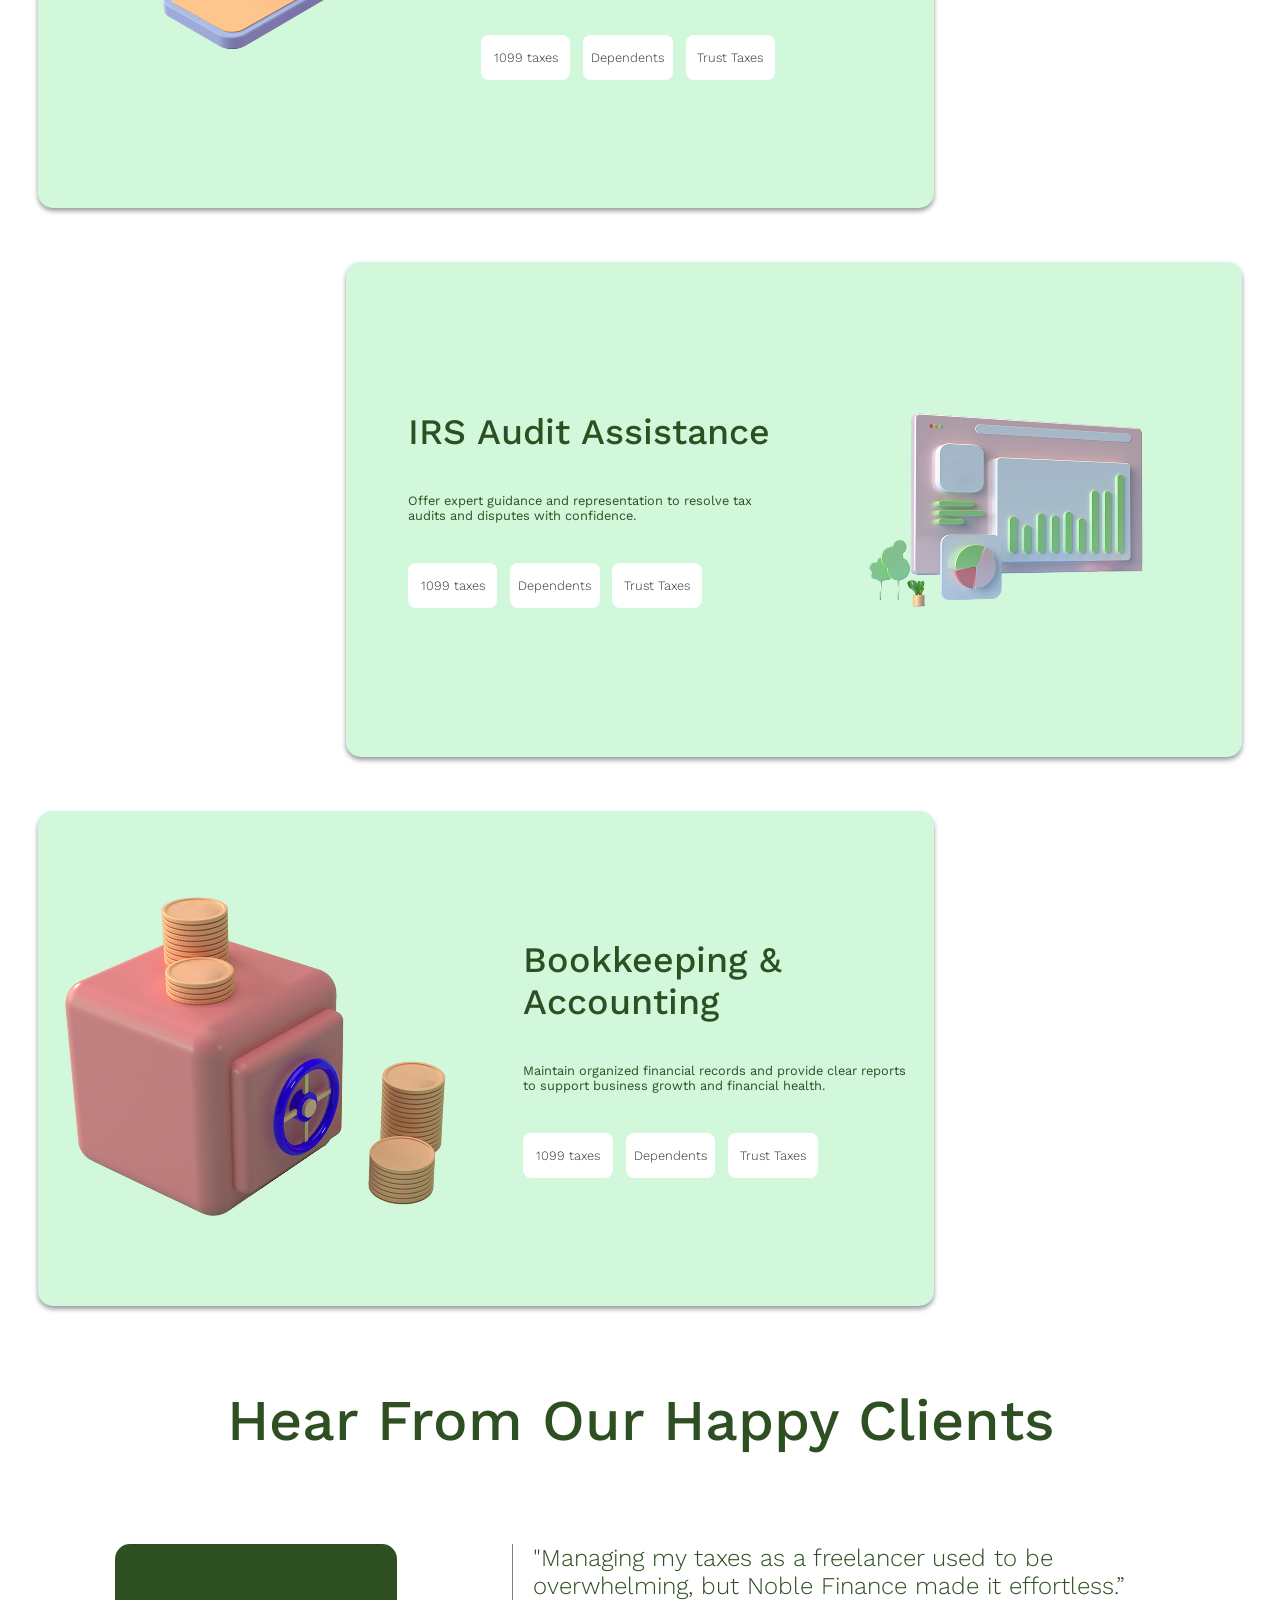
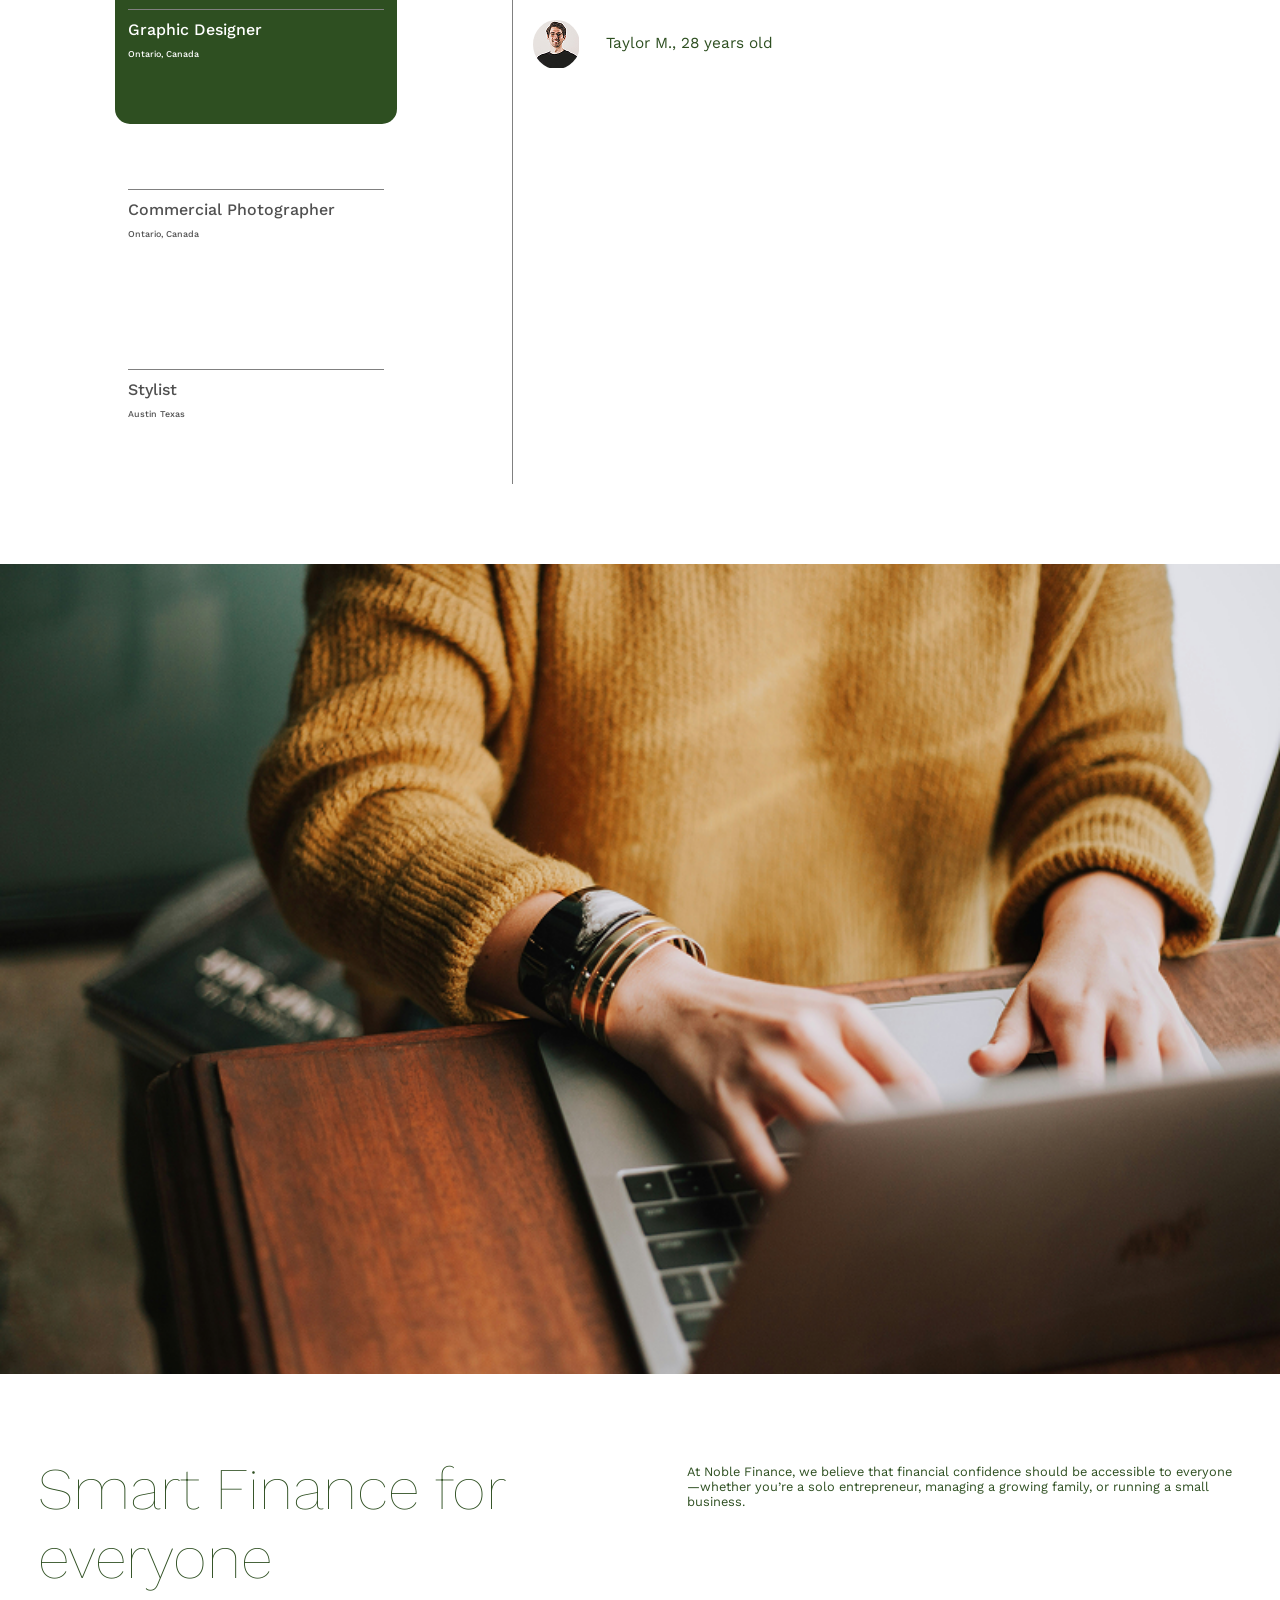
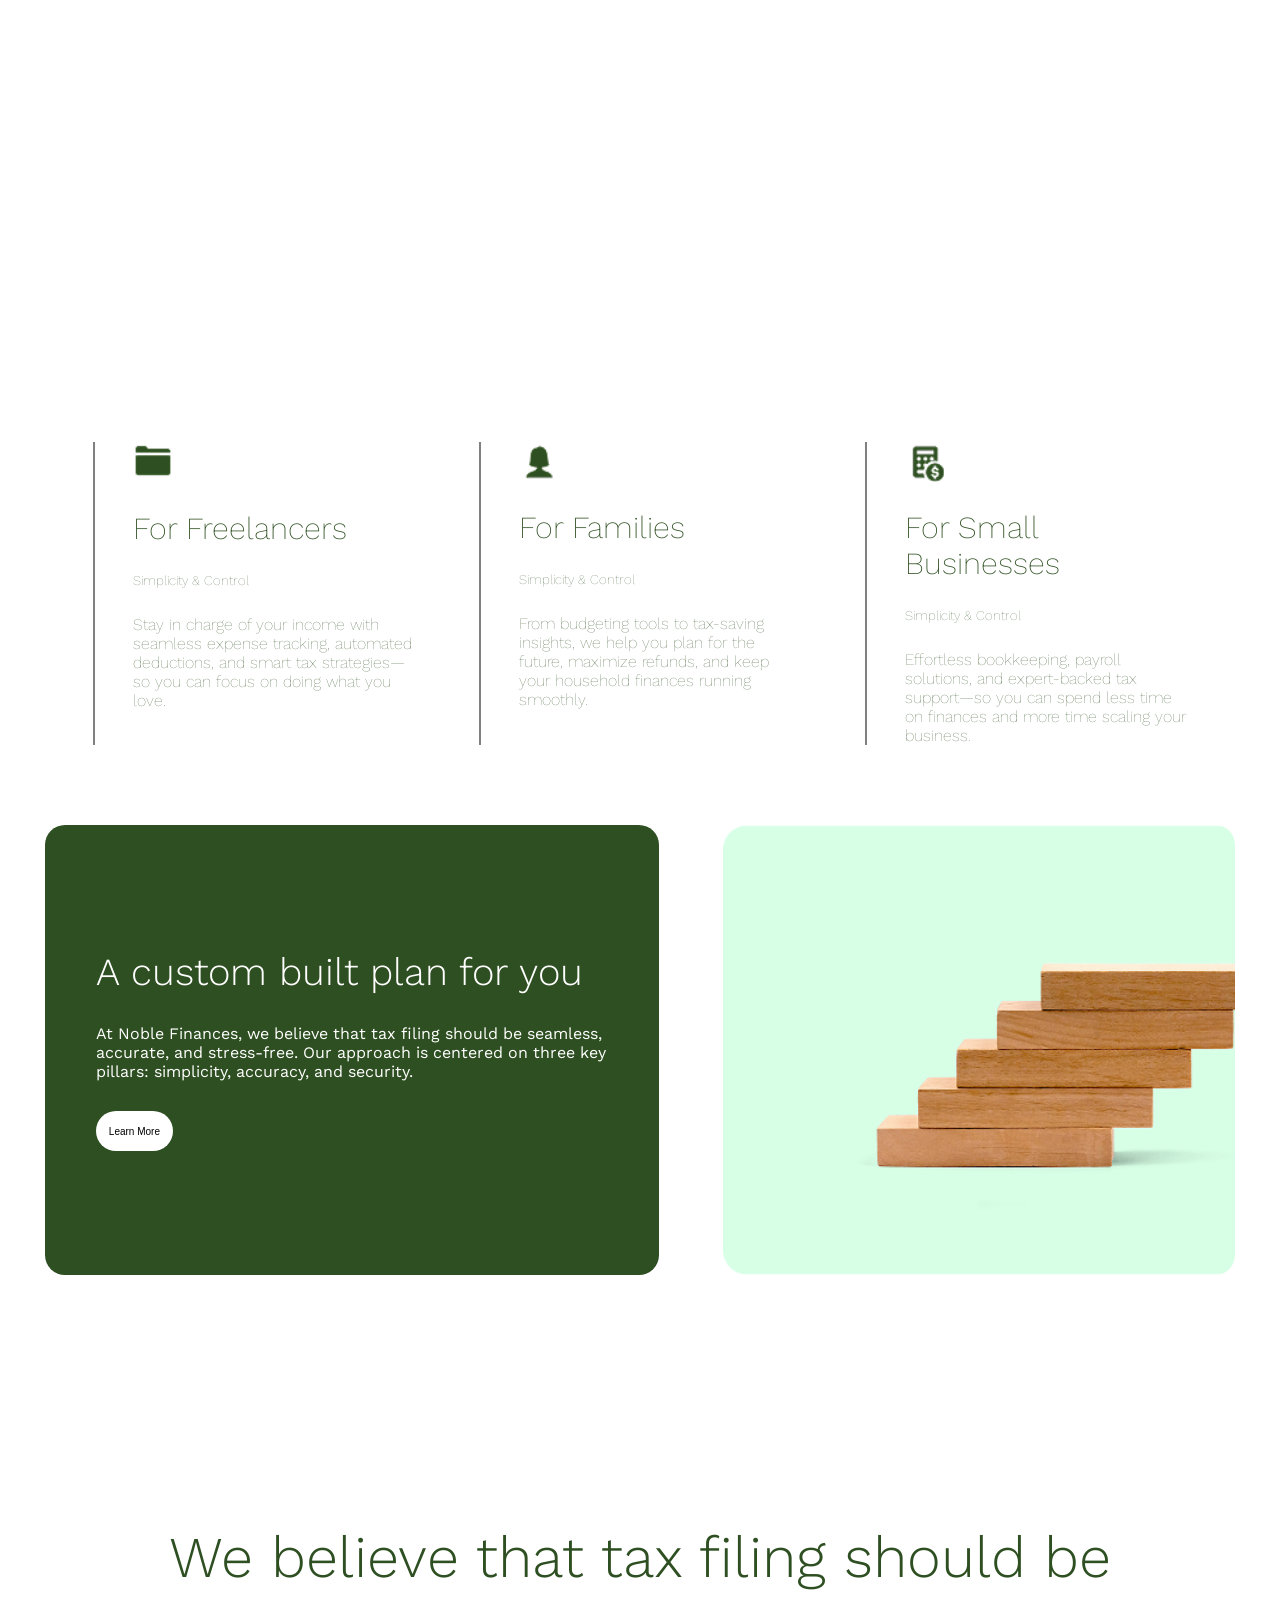
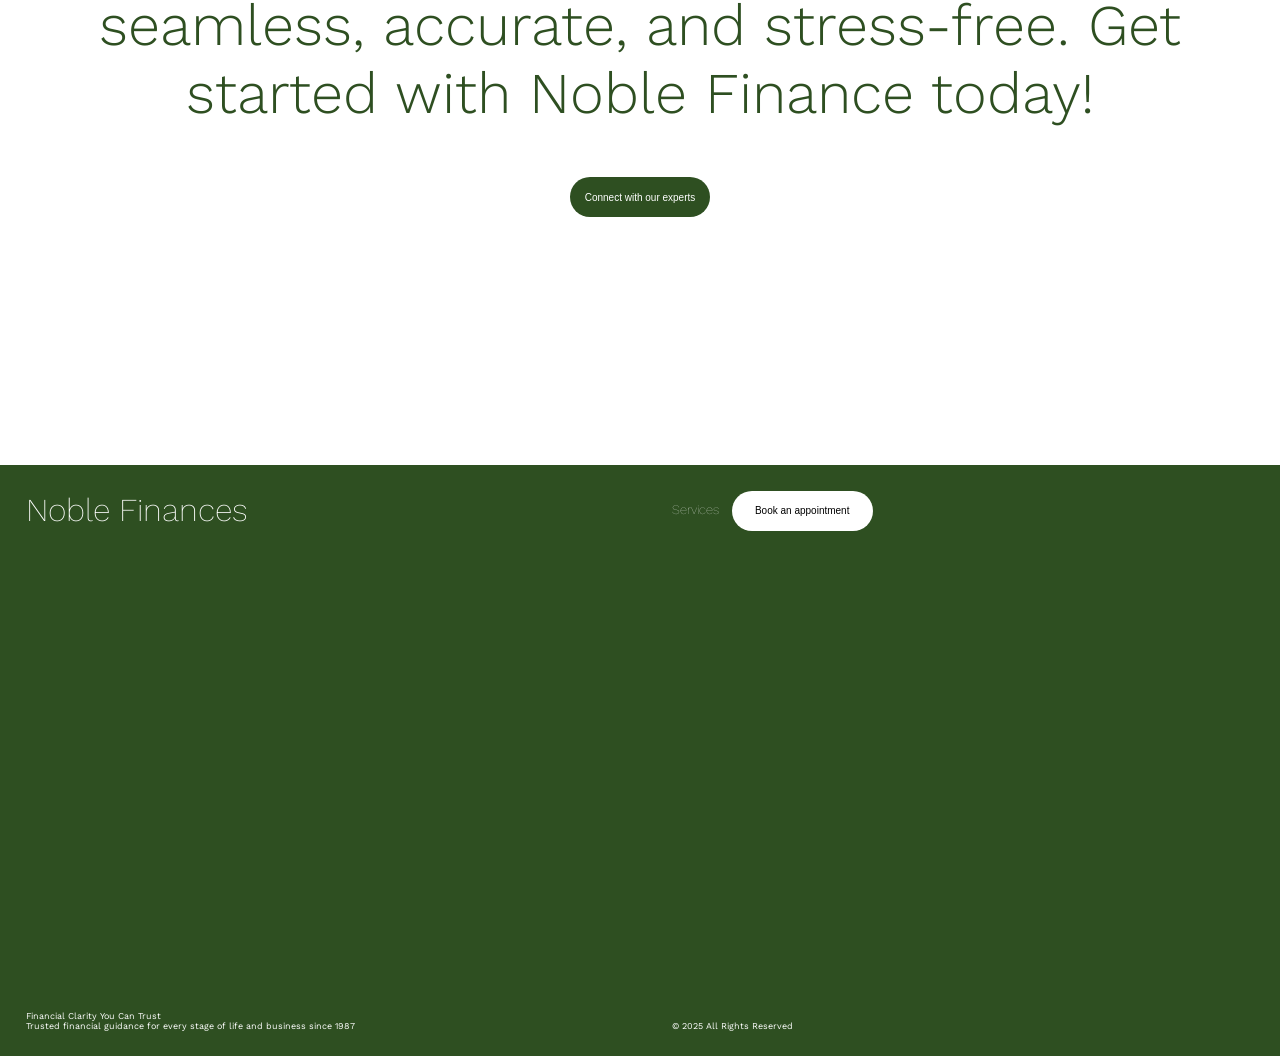
==== commit 9e0bae19: "Index page completed" ====
--- a/HTML/Index.html
+++ b/HTML/Index.html
@@ -163,13 +163,34 @@
         <div class="CTA_section">
             <div class="CTA_section_card">
                 <h1 class="CTA_section_card_heading">A custom built plan for you</h1>
-                <p class="CTA_section_card_para">At Noble Finances, we believe that tax filing should be seamless, accurate, and stress-free. Our
+                <p class="CTA_section_card_para">At Noble Finances, we believe that tax filing should be seamless,
+                    accurate, and stress-free. Our
                     approach is centered on three key pillars: simplicity, accuracy, and security.</p>
                 <a href="#"><button class="btn btn_CTA">Learn More</button></a>
             </div>
             <div class="CTA_section_img"></div>
         </div>
     </section>
+    <section>
+        <div class="experts_section">
+            <h1 class="experts_section_heading">We believe that tax filing should be seamless, accurate, and
+                stress-free. Get started with Noble Finance today!</h1>
+            <a href="#"><button class="btn">Connect with our experts</button></a>
+        </div>
+    </section>
+    <footer>
+        <div class="footer_section">
+            <div class="footer_box">
+                <div><h1 class="footer_title">Noble Finances</h1></div>
+                <div><p class="footer_small_text">Financial Clarity You Can Trust</p>
+                <p class="footer_small_text">Trusted financial guidance for every stage of life and business since 1987</p></div>
+            </div>
+            <div class="footer_box">
+                <div><a href="Services.html" class="footer_link">Services</a><a href="Booking.html"><button class="btn btn_footer">Book an appointment</button></a></div>
+                <div><p class="footer_small_text">© 2025 All Rights Reserved</p></div>
+            </div>
+        </div>
+    </footer>
 </body>
 
 </html>
--- a/CSS/Universial.css
+++ b/CSS/Universial.css
@@ -8,13 +8,17 @@
 header >*, section >*{
     padding: 0% 3%;
 }
-
+/* NavBar */
 nav{
     background-color: #A0F1BD;
     height: 7vh;
     display: flex;
     align-items: center;
     justify-content:space-between;
+}
+.nav_link{
+    font-size: small;
+    padding-right: 1vw;
 }
 
 .btn{
@@ -41,13 +45,57 @@
     font-weight: 700;
 }
 
+/* Footer */
+.footer_section{
+    height: 60vh;
+    background-color: #2E4F21;
+    margin-top: 80px;
+    padding: 2%;
+    display: flex;
+    gap: 5vw;
+    justify-content: space-between;
+}
+.footer_box{
+    display: flex;
+    flex-flow: column;
+    justify-content: space-between;
+    align-items: start;
+    height: 100%;
+    width: 50vw;
+}
+.footer_title{
+    color: white !important;
+    font-weight: 200;
+}
+.footer_small_text{
+    color: white;
+    font-size: 0.7vw;
+}
+.footer_link{
+    color: white;
+    font-size: small;
+    padding-right: 1vw;
+    font-weight: 100;
+}
+.btn_footer{
+    color: black;
+    background-color: white;
+}
+
 /* Events */
 .btn:hover{
     animation: btn_hover_effect 0.7s ease-in-out forwards;
+}
+.btn_footer:hover{
+    animation: btn_footer_hover_effect 0.7s ease-in-out forwards;
 }
 
 /* Animations */
 @keyframes btn_hover_effect{
     0% {background-color: #2E4F21; color: white;}
     100% {background-color: white; color: #2E4F21;}
+}
+@keyframes btn_footer_hover_effect{
+    0% {background-color: white; color: black;}
+    100% {background-color: #A0F1BD; color: black;}
 }
--- a/CSS/index_style.css
+++ b/CSS/index_style.css
@@ -1,8 +1,4 @@
 /* Header */
-.nav_link{
-    font-size: small;
-    padding-right: 1vw;
-}
 
 /* Hero Section */
 .hero_section{
@@ -274,7 +270,21 @@
     width: 6vw;
 }
 
-/* E */
+/* Experts section */
+.experts_section{
+    text-align: center;
+    display: flex;
+    flex-flow: column;
+    justify-content: center;
+    align-items: center;
+    height: 70vh;
+    gap: 50px;
+    margin-top: 80px;
+}
+.experts_section_heading{
+    font-size: 4.5vw;
+    font-weight: 300;
+}
 
 /* Events */
 .banner_section_badge:hover{
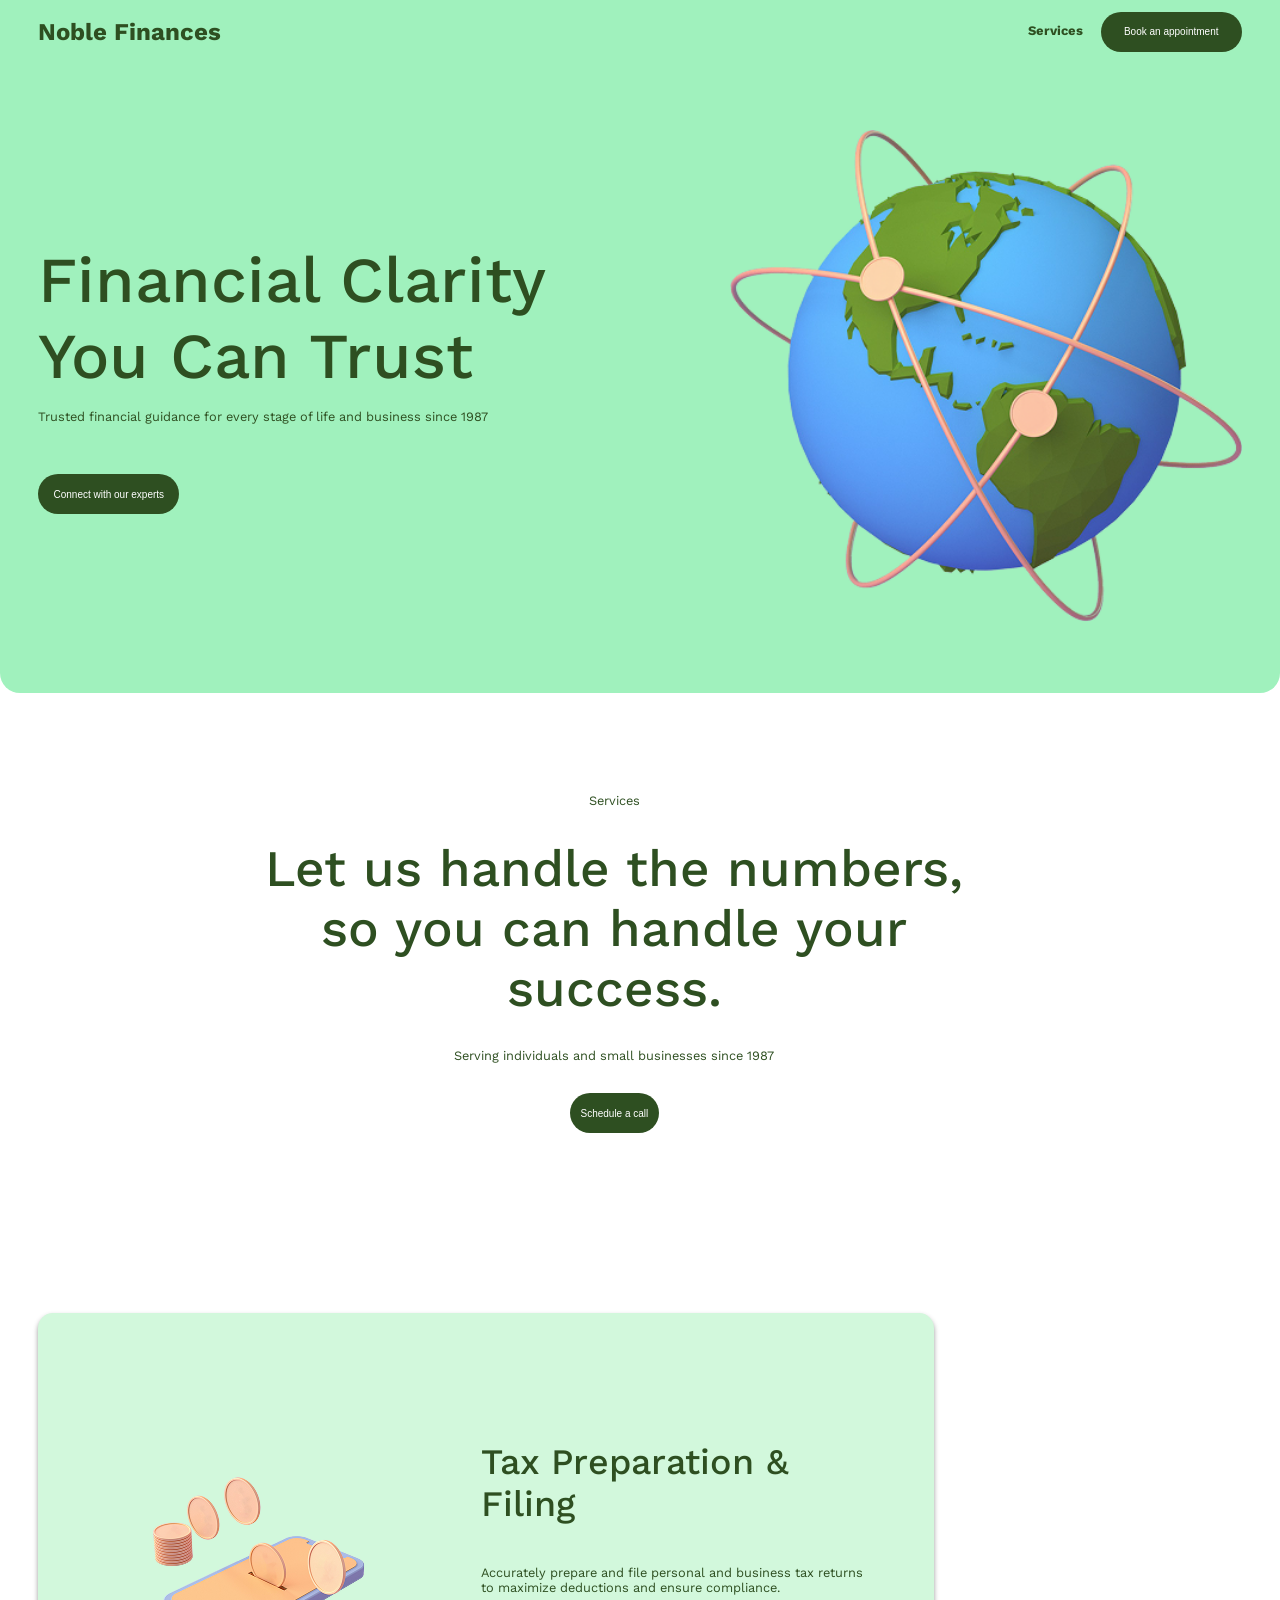
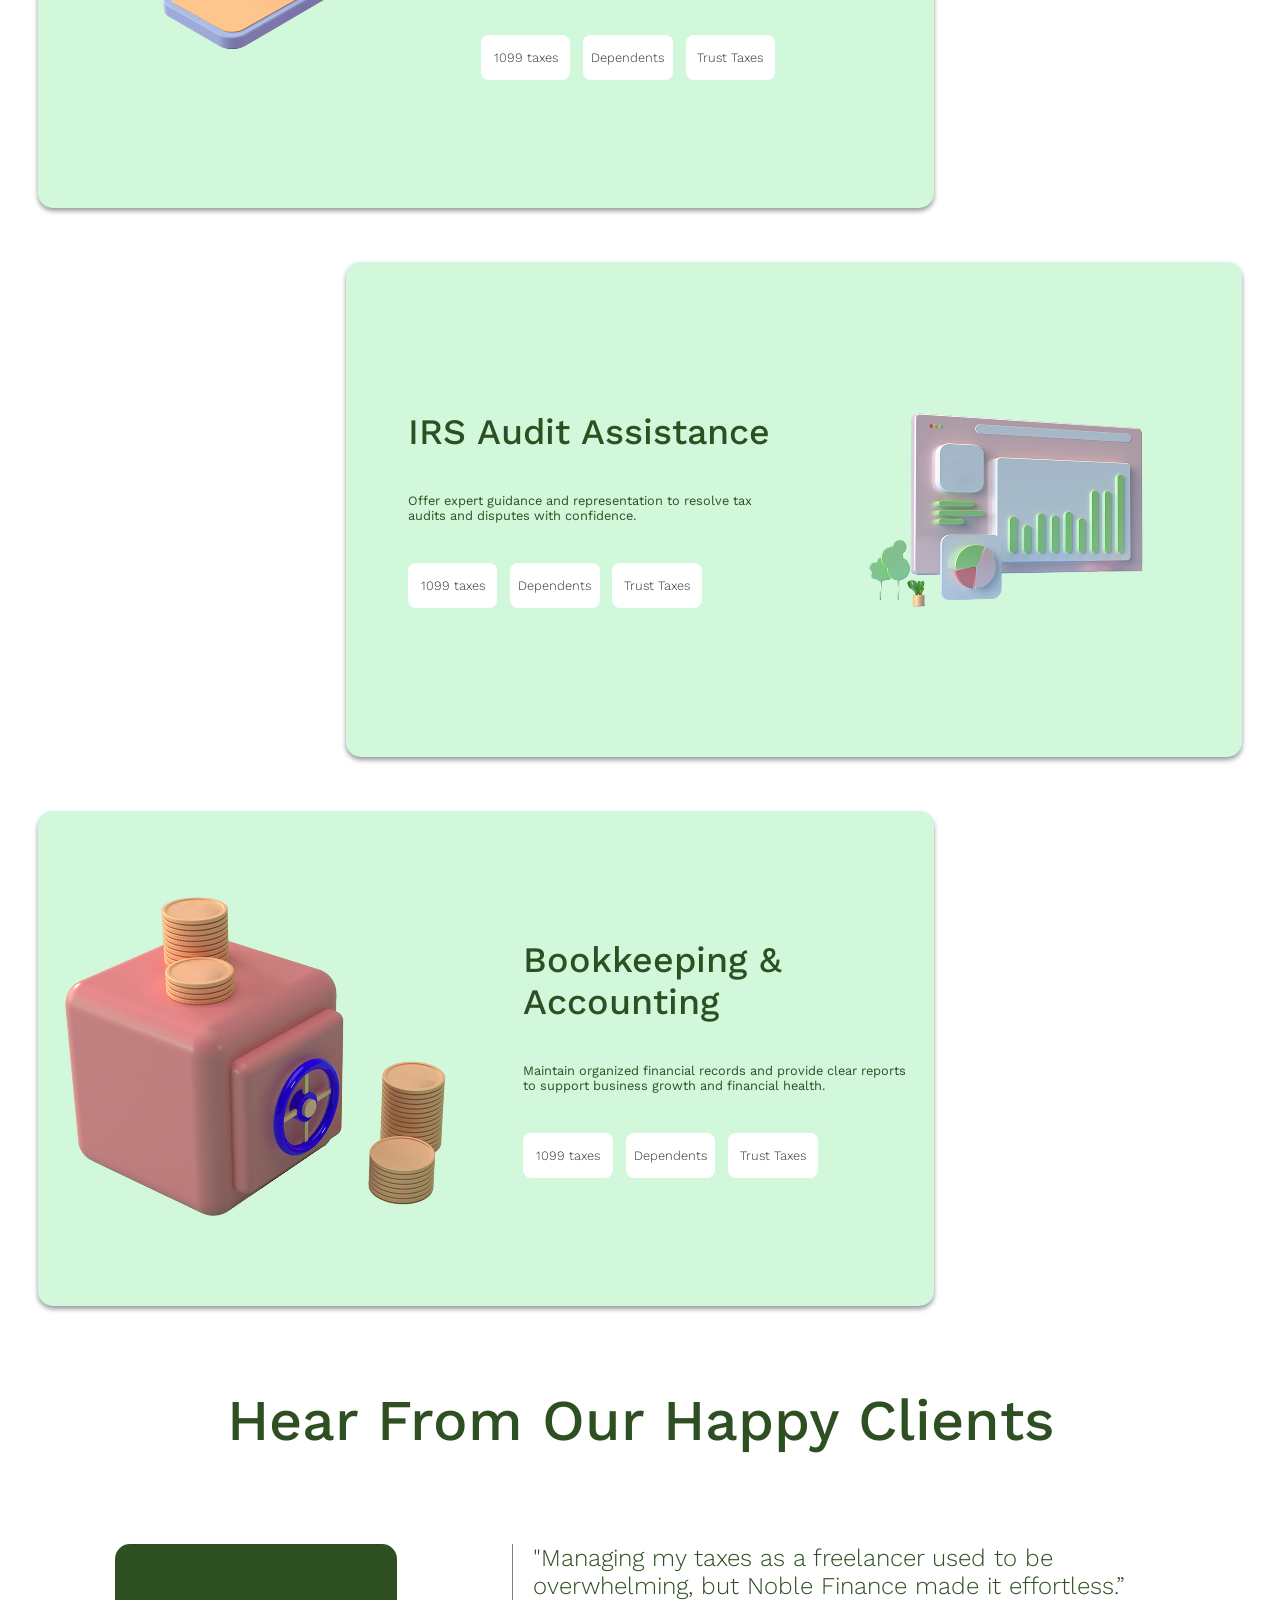
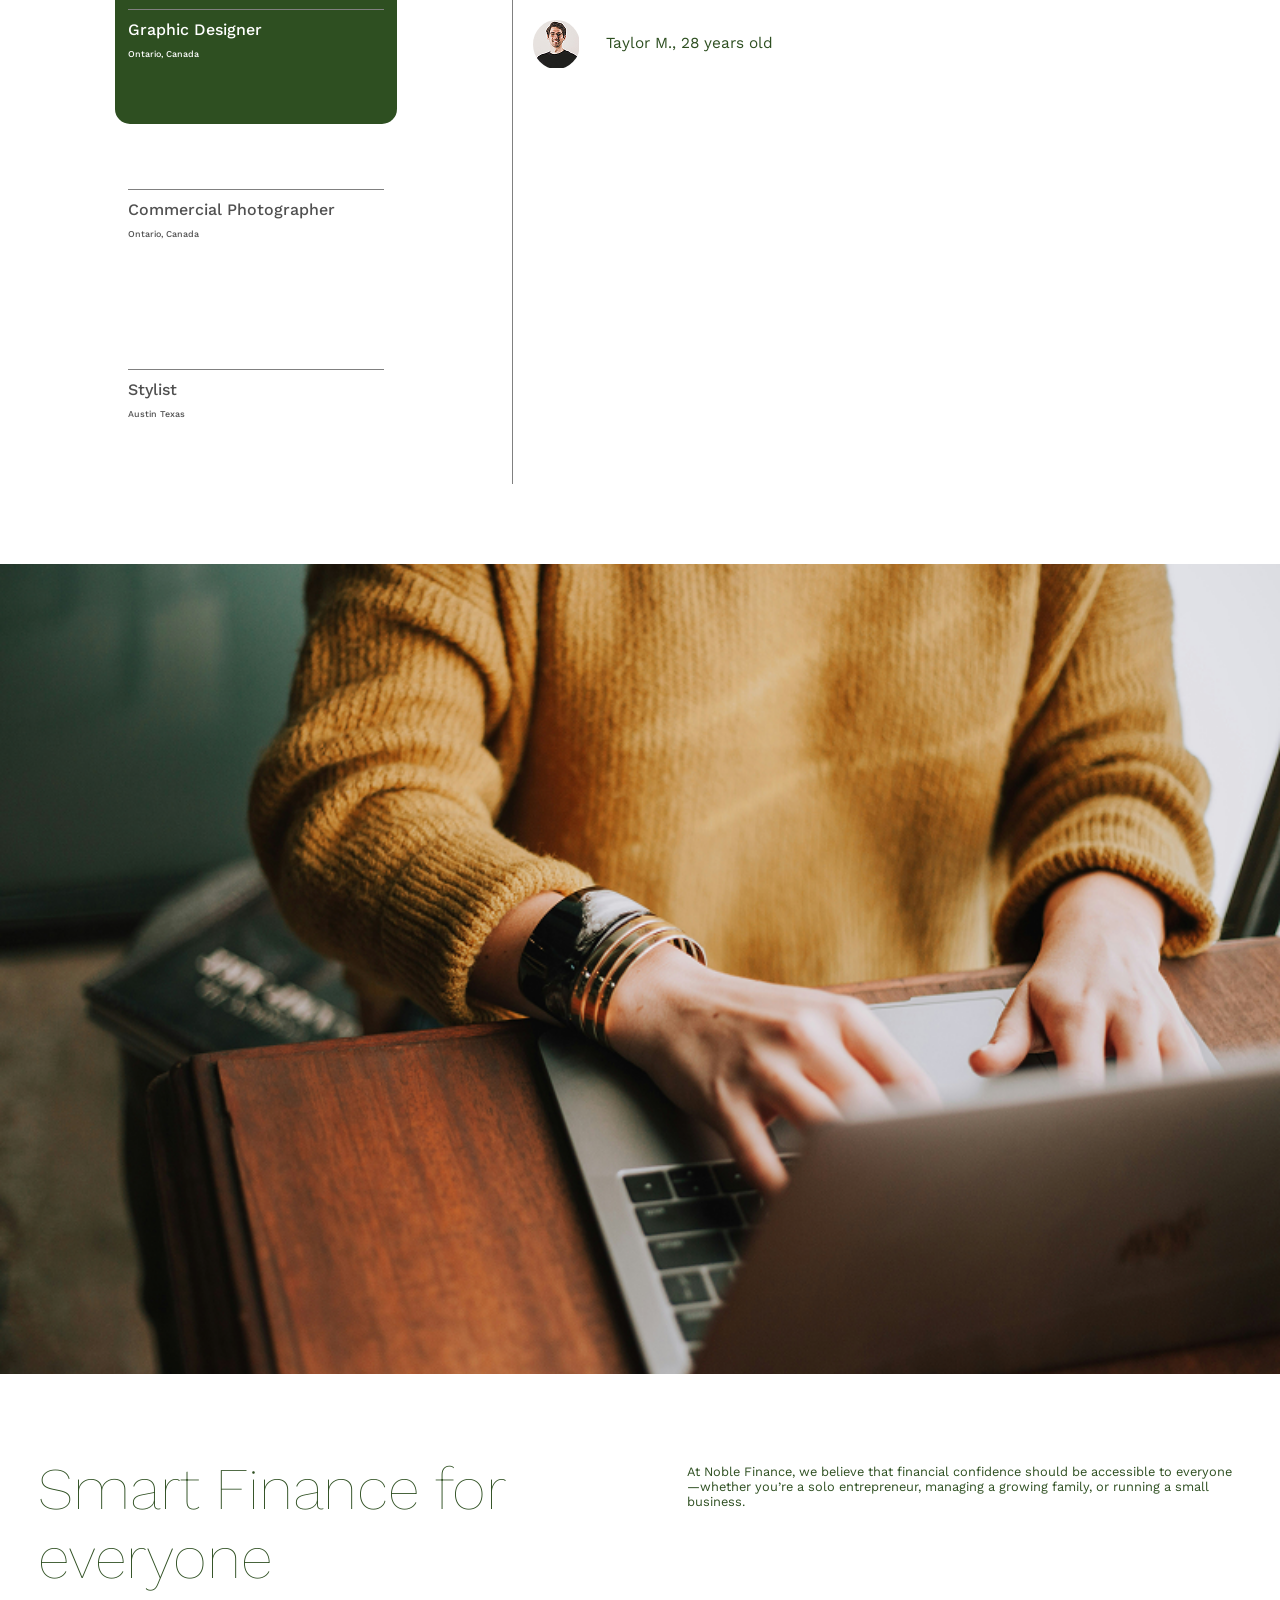
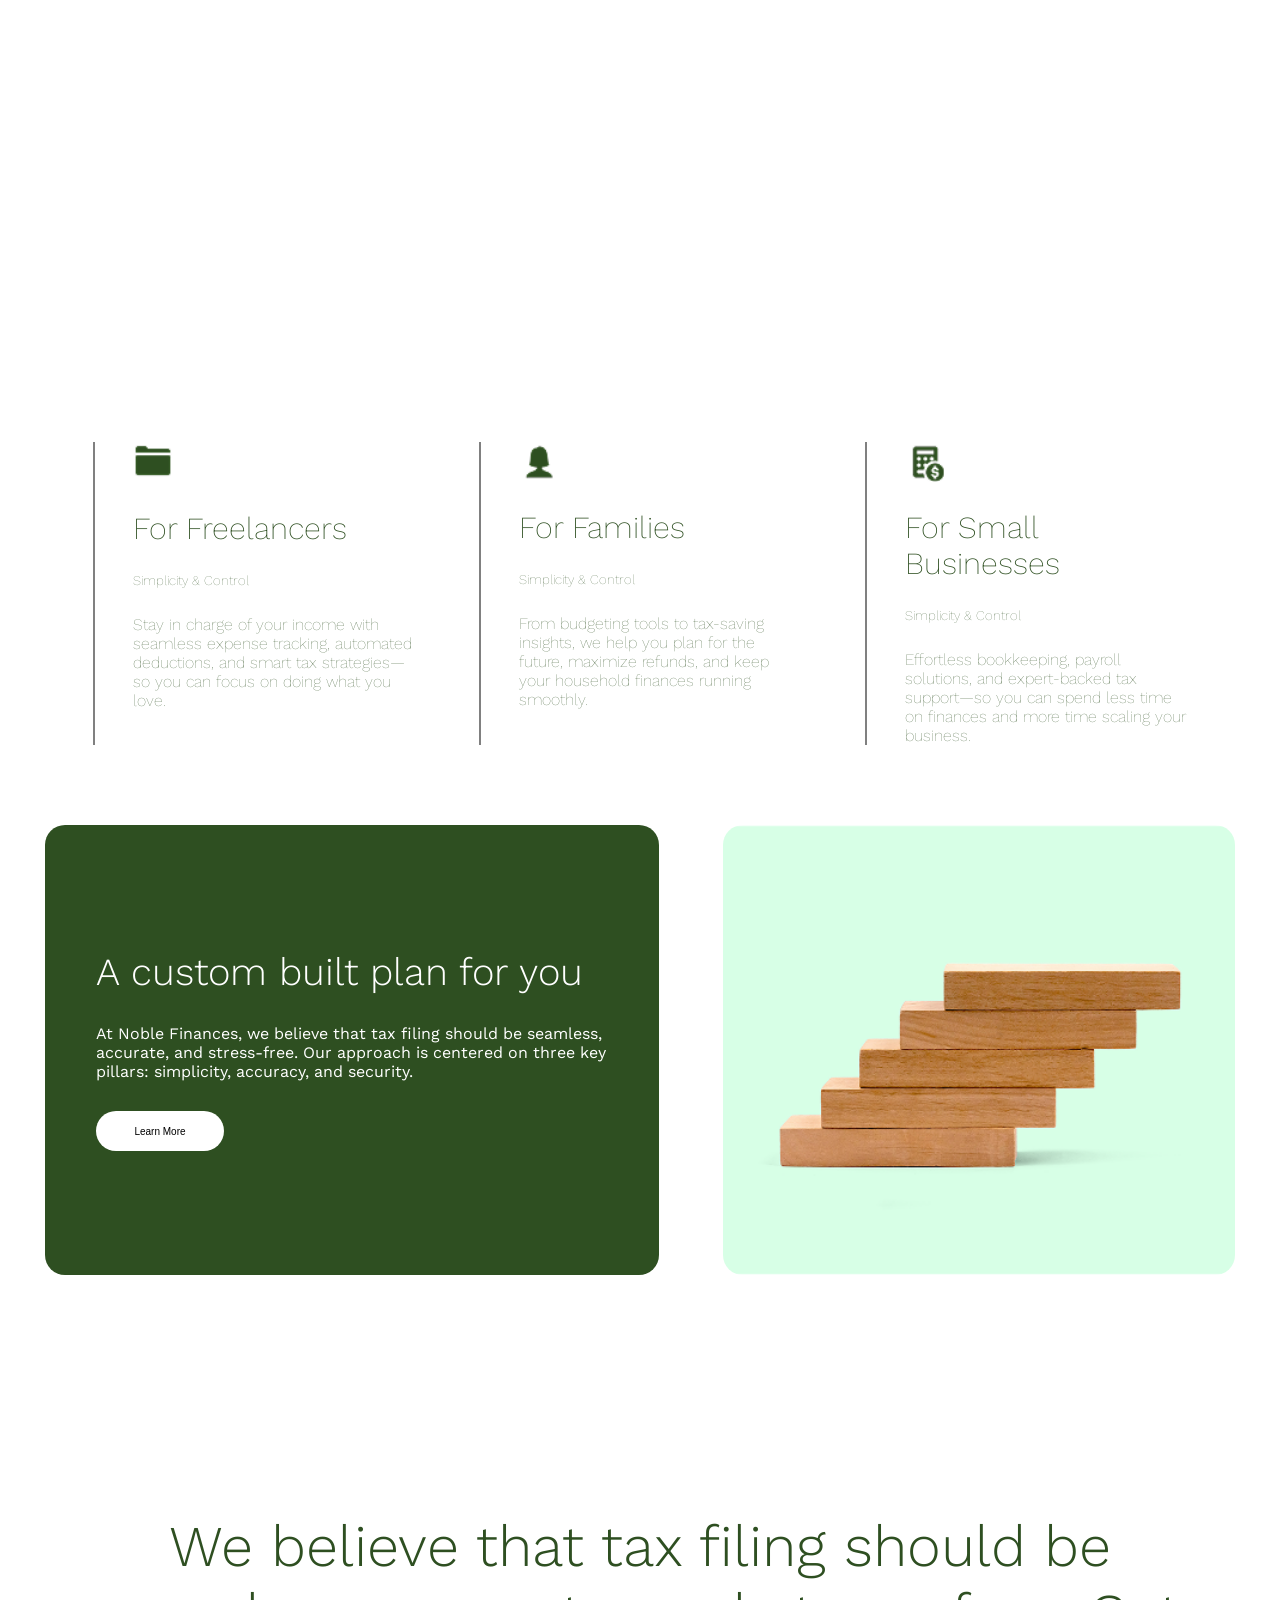
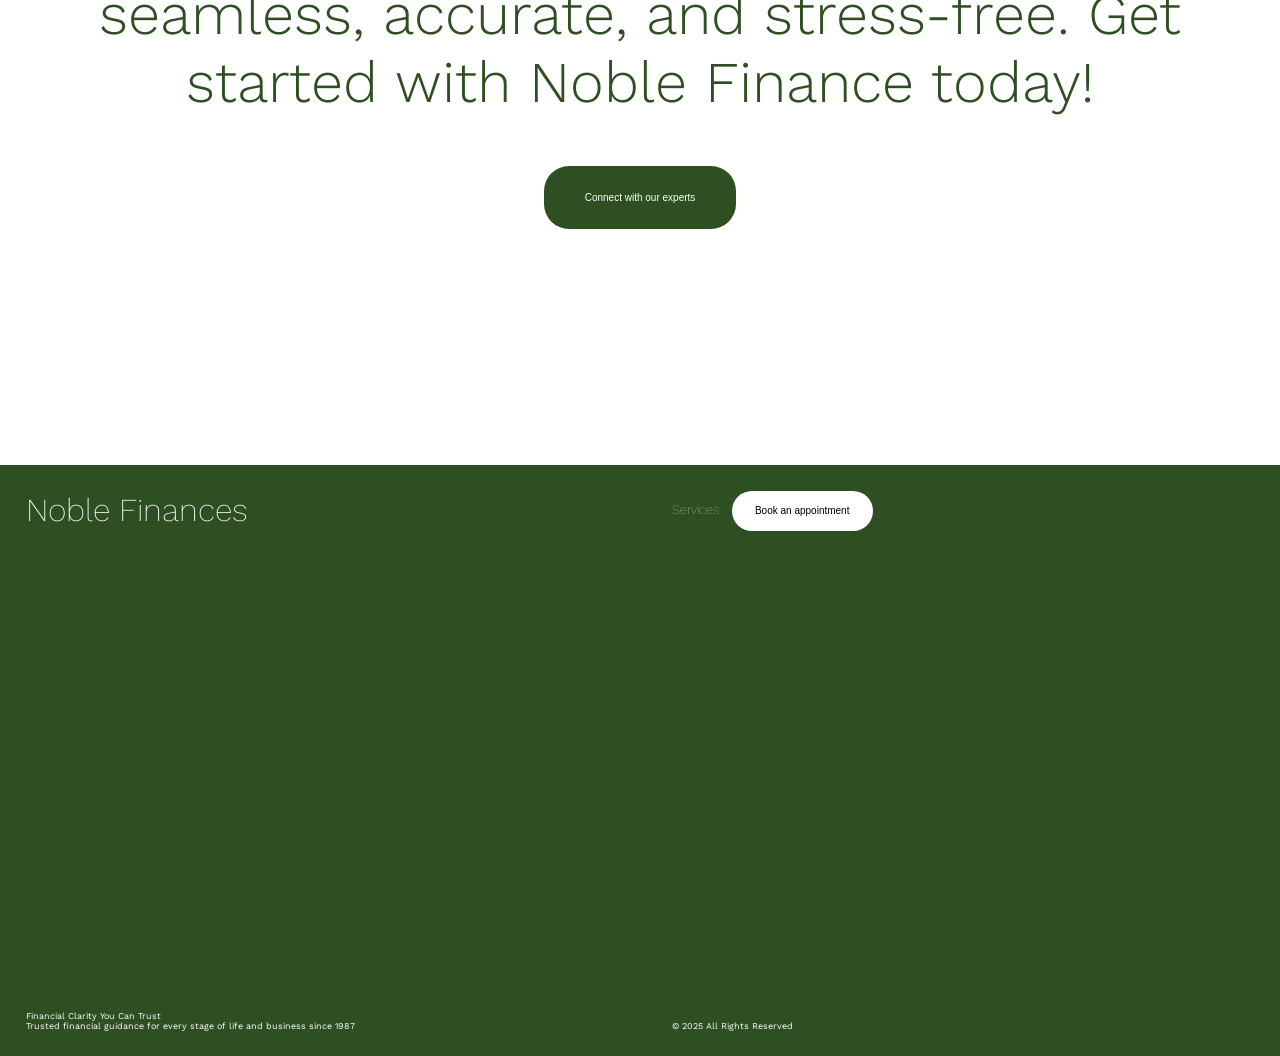
==== commit 9cb6c2f5: "Home page completely responsive" ====
--- a/HTML/Index.html
+++ b/HTML/Index.html
@@ -28,7 +28,7 @@
             <a href="#"><button class="btn btn_hero">Connect with our experts</button></a>
         </div>
         <div class="hero_section_img">
-            <img src="../Assets/planet.png" alt="">
+            <img src="../Assets/planet.png" alt="" style="width: 40vw;">
         </div>
     </section>
     <section>
@@ -175,7 +175,7 @@
         <div class="experts_section">
             <h1 class="experts_section_heading">We believe that tax filing should be seamless, accurate, and
                 stress-free. Get started with Noble Finance today!</h1>
-            <a href="#"><button class="btn">Connect with our experts</button></a>
+            <a href="#"><button class="btn experts_btn">Connect with our experts</button></a>
         </div>
     </section>
     <footer>
--- a/CSS/Universial.css
+++ b/CSS/Universial.css
@@ -1,27 +1,31 @@
 @import url("https://fonts.googleapis.com/css?family=Work Sans");
 
-body{
+/* Desktop Screan */
+body {
     margin: 0;
     font-family: 'Work Sans';
 }
 
-header >*, section >*{
+header>*,
+section>* {
     padding: 0% 3%;
 }
+
 /* NavBar */
-nav{
+nav {
     background-color: #A0F1BD;
     height: 7vh;
     display: flex;
     align-items: center;
-    justify-content:space-between;
-}
-.nav_link{
+    justify-content: space-between;
+}
+
+.nav_link {
     font-size: small;
     padding-right: 1vw;
 }
 
-.btn{
+.btn {
     background-color: #2E4F21;
     border: none;
     border-radius: 20px;
@@ -33,20 +37,25 @@
     font-size: x-small;
 }
 
-h1, h2, h3, h4, h5, p{
+h1,
+h2,
+h3,
+h4,
+h5,
+p {
     color: #2E4F21;
     margin: 0;
     padding: 0;
 }
 
-a{
+a {
     text-decoration: none;
     color: #2E4F21;
     font-weight: 700;
 }
 
 /* Footer */
-.footer_section{
+.footer_section {
     height: 60vh;
     background-color: #2E4F21;
     margin-top: 80px;
@@ -55,7 +64,8 @@
     gap: 5vw;
     justify-content: space-between;
 }
-.footer_box{
+
+.footer_box {
     display: flex;
     flex-flow: column;
     justify-content: space-between;
@@ -63,39 +73,138 @@
     height: 100%;
     width: 50vw;
 }
-.footer_title{
+
+.footer_title {
     color: white !important;
     font-weight: 200;
 }
-.footer_small_text{
+
+.footer_small_text {
     color: white;
     font-size: 0.7vw;
 }
-.footer_link{
+
+.footer_link {
     color: white;
     font-size: small;
     padding-right: 1vw;
     font-weight: 100;
 }
-.btn_footer{
+
+.btn_footer {
     color: black;
     background-color: white;
 }
 
 /* Events */
-.btn:hover{
+.btn:hover {
     animation: btn_hover_effect 0.7s ease-in-out forwards;
 }
-.btn_footer:hover{
+
+.btn_footer:hover {
     animation: btn_footer_hover_effect 0.7s ease-in-out forwards;
 }
 
+/* Tablet Screan */
+@media (min-width: 800px) and (max-width: 1279px) {
+
+    /* NavBar */
+    nav {
+        background-color: #A0F1BD;
+        height: 7vh;
+        display: flex;
+        align-items: center;
+        justify-content: space-between;
+    }
+
+    .nav_link {
+        font-size: small;
+        padding-right: 1vw;
+    }
+
+    /* Footer */
+    .footer_section {
+        height: 60vh;
+        background-color: #2E4F21;
+        margin-top: 80px;
+        padding: 2%;
+        display: flex;
+        gap: 5vw;
+        justify-content: space-between;
+    }
+
+    .footer_box {
+        display: flex;
+        flex-flow: column;
+        justify-content: space-between;
+        align-items: start;
+        height: 100%;
+        width: 50vw;
+    }
+
+    .footer_title {
+        color: white !important;
+        font-weight: 200;
+    }
+
+    .footer_small_text {
+        color: white;
+        font-size: 1vw;
+    }
+
+    .footer_link {
+        color: white;
+        font-size: small;
+        padding-right: 20vw;
+        font-weight: 100;
+    }
+
+    .btn_footer {
+        color: black;
+        background-color: white;
+    }
+
+    /* Events */
+    .btn:hover {
+        animation: btn_hover_effect 0.7s ease-in-out forwards;
+    }
+
+    .btn_footer:hover {
+        animation: btn_footer_hover_effect 0.7s ease-in-out forwards;
+    }
+}
+
 /* Animations */
-@keyframes btn_hover_effect{
-    0% {background-color: #2E4F21; color: white;}
-    100% {background-color: white; color: #2E4F21;}
-}
-@keyframes btn_footer_hover_effect{
-    0% {background-color: white; color: black;}
-    100% {background-color: #A0F1BD; color: black;}
+@keyframes btn_hover_effect {
+    0% {
+        background-color: #2E4F21;
+        color: white;
+    }
+
+    100% {
+        background-color: white;
+        color: #2E4F21;
+    }
+}
+
+@keyframes btn_footer_hover_effect {
+    0% {
+        background-color: white;
+        color: black;
+    }
+
+    100% {
+        background-color: #A0F1BD;
+        color: black;
+    }
+}
+
+/** Mobile Screen */
+@media (max-width: 799px) {
+    .btn_footer {
+        width: 20vw;
+    }
+    .footer_link {
+        padding-right: 15vw;
+    }
 }
--- a/CSS/index_style.css
+++ b/CSS/index_style.css
@@ -1,7 +1,5 @@
-/* Header */
-
-/* Hero Section */
-.hero_section{
+/** Hero Section */
+.hero_section {
     background-color: #A0F1BD;
     height: 70vh;
     display: flex;
@@ -9,28 +7,33 @@
     align-items: center;
     border-radius: 0px 0px 20px 20px;
 }
-.hero_section_text{
+
+.hero_section_text {
     width: 50vw;
     flex-flow: column;
     display: flex;
 }
-.hero_section_heading{
+
+.hero_section_heading {
     font-size: 5vw;
     font-weight: 500;
 }
-.hero_section_para{
+
+.hero_section_para {
     margin-top: 15px;
     font-size: 1vw;
 }
-.hero_section_img{
+
+.hero_section_img {
     max-width: fit-content;
 }
-.btn_hero{
+
+.btn_hero {
     margin-top: 50px;
 }
 
-/* Services Section */
-.services_section{
+/** Services Section */
+.services_section {
     height: 60vh;
     width: 60vw;
     display: flex;
@@ -41,27 +44,31 @@
     margin-left: 15%;
     gap: 30px;
 }
-.services_section_para{
+
+.services_section_para {
     margin: 0px 10px 0px 10px;
     font-size: 1vw;
 }
-.services_section_heading{
+
+.services_section_heading {
     font-size: 4vw;
     font-weight: 500;
 }
-.btn_services{
+
+.btn_services {
     width: 7vw;
 }
 
-/* Banner Cards */
-.banner_section{
+/** Banner Cards */
+.banner_section {
     display: flex;
     flex-flow: column;
     justify-content: space-between;
     gap: 6vh;
     margin-top: 80px;
 }
-.banner_section_banner{
+
+.banner_section_banner {
     display: flex;
     justify-content: center;
     align-items: center;
@@ -74,7 +81,7 @@
     /* overflow:scroll; */
 }
 
-.banner_section_text_section{
+.banner_section_text_section {
     display: flex;
     flex-flow: column;
     justify-content: center;
@@ -82,20 +89,24 @@
     width: 30vw;
     gap: 40px;
 }
-.banner_section_text_heading{
+
+.banner_section_text_heading {
     font-size: 2.8vw;
     font-weight: 500;
 }
-.banner_section_text_para{
+
+.banner_section_text_para {
     font-size: 1vw;
 }
-.banner_section_badges_section{
+
+.banner_section_badges_section {
     display: flex;
     justify-content: start;
     align-items: center;
     gap: 1vw;
 }
-.banner_section_badge{
+
+.banner_section_badge {
     color: rgb(48, 48, 48);
     font-weight: 300;
     font-size: 1vw;
@@ -108,32 +119,37 @@
     overflow-x: auto;
 }
 
-/* Review Section */
-.review_section{
+/** Review Section */
+.review_section {
     display: flex;
     flex-flow: column;
     align-items: center;
     margin-top: 80px;
     gap: 90px;
 }
-.review_section_heading{
+
+.review_section_heading {
     font-size: 4.5vw;
     font-weight: 500;
 }
-.review_section_para{
+
+.review_section_para {
     font-size: 1.2vw;
 }
-.review_section_reviewtext{
+
+.review_section_reviewtext {
     font-weight: 300;
 }
-.review_section_box{
+
+.review_section_box {
     display: flex;
     justify-content: center;
     gap: 10vw;
     height: 60vh;
     width: 80vw;
 }
-.review_section_qote_section{
+
+.review_section_qote_section {
     display: flex;
     flex-flow: column;
     gap: 20px;
@@ -141,12 +157,14 @@
     padding: 0% 2%;
     height: 100%;
 }
-.review_section_reviewer_selection{
-    display: flex;
-    flex-flow: column;
-    align-items: center;
-}
-.review_section_reviewer_box{
+
+.review_section_reviewer_selection {
+    display: flex;
+    flex-flow: column;
+    align-items: center;
+}
+
+.review_section_reviewer_box {
     display: flex;
     flex-flow: column;
     align-items: start;
@@ -157,14 +175,17 @@
     padding: 0% 5%;
     border-radius: 15px;
 }
-.reviewer_active{
+
+.reviewer_active {
     background-color: #2E4F21;
-    
-}
-.reviewer_active .reviewer_box_heading, .reviewer_active .reviewer_box_para{
+}
+
+.reviewer_active .reviewer_box_heading,
+.reviewer_active .reviewer_box_para {
     color: white !important;
 }
-.reviewer_box_heading{
+
+.reviewer_box_heading {
     border-top: solid gray 1px;
     color: rgba(0, 0, 0, 0.685);
     font-weight: 500;
@@ -172,14 +193,15 @@
     padding-top: 10px;
     width: 100%;
 }
-.reviewer_box_para{
+
+.reviewer_box_para {
     color: rgba(0, 0, 0, 0.685);
     font-weight: 500;
     font-size: 0.7vw;
 }
 
-/* Break Section */
-.break_section{
+/** Break Section */
+.break_section {
     background-image: url("../Assets/Image\ break\ section-1.png");
     height: 90vh;
     width: 94%;
@@ -188,33 +210,38 @@
     margin-top: 80px;
 }
 
-/* Banefite Moto */
-.Benefits_section{
+/** Banefite Moto */
+.Benefits_section {
     display: flex;
     flex-flow: column;
     gap: 50vh;
 }
-.company_moto_section{
+
+.company_moto_section {
     display: flex;
     justify-content: center;
     gap: 2vw;
     margin-top: 80px;
 }
-.company_moto_section_heading{
+
+.company_moto_section_heading {
     font-size: 4.6vw;
     font-weight: 100;
 }
-.company_moto_section_para{
+
+.company_moto_section_para {
     padding-top: 10px;
     width: 50vw;
     font-size: 1vw;
 }
-.company_benefit_info_section{
+
+.company_benefit_info_section {
     display: flex;
     justify-content: center;
     gap: 5vw;
 }
-.company_benefit_info_box{
+
+.company_benefit_info_box {
     display: flex;
     flex-flow: column;
     gap: 3vh;
@@ -222,23 +249,26 @@
     padding-left: 3vw;
     width: 22vw;
 }
-.company_benefit_info_box_heading{
+
+.company_benefit_info_box_heading {
     font-weight: 200;
     font-size: 2.4vw;
 }
-.company_benefit_info_box_para{
+
+.company_benefit_info_box_para {
     font-weight: 100;
 }
 
-/* CTA section */
-.CTA_section{
+/** CTA section */
+.CTA_section {
     display: flex;
     justify-content: center;
     margin-top: 80px;
     gap: 5vw;
     height: 50vh;
 }
-.CTA_section_card{
+
+.CTA_section_card {
     display: flex;
     flex-flow: column;
     align-items: start;
@@ -250,28 +280,34 @@
     padding-right: 4vw;
     gap: 30px;
 }
-.CTA_section_card_heading{
+
+.CTA_section_card_heading {
     color: white;
     font-weight: 300;
     font-size: 3vw;
 }
-.CTA_section_card_para{
+
+.CTA_section_card_para {
     color: white;
 }
-.CTA_section_img{
+
+.CTA_section_img {
     border-radius: 20px;
     width: 40vw;
     background-image: url("../Assets/CTA\ Image.png");
     background-size: cover;
-}
-.btn_CTA{
+    background-position: center;
+    background-repeat: no-repeat;
+}
+
+.btn_CTA {
     background-color: white;
     color: black;
-    width: 6vw;
-}
-
-/* Experts section */
-.experts_section{
+    width: 10vw;
+}
+
+/** Experts section */
+.experts_section {
     text-align: center;
     display: flex;
     flex-flow: column;
@@ -281,24 +317,205 @@
     gap: 50px;
     margin-top: 80px;
 }
-.experts_section_heading{
+
+.experts_section_heading {
     font-size: 4.5vw;
     font-weight: 300;
 }
 
+.experts_btn {
+    width: 15vw;
+    height: 7vh;
+    border-radius: 25px;
+}
+
 /* Events */
-.banner_section_badge:hover{
+.banner_section_badge:hover {
     animation: _hover_effect 0.5s ease-in-out forwards;
 }
-.btn_services:hover{
+
+.btn_services:hover {
     animation: _hover_effect 0.7s ease-in-out forwards;
 }
-.btn_CTA:hover{
+
+.btn_CTA:hover {
     animation: _hover_effect 0.5s ease-in-out forwards;
 }
 
 /* Animations */
-@keyframes _hover_effect{
-    0% {background-color: white; color: rgb(48, 48, 48);}
-    100% {background-color: #A0F1BD; color: black;}
+@keyframes _hover_effect {
+    0% {
+        background-color: white;
+        color: rgb(48, 48, 48);
+    }
+
+    100% {
+        background-color: #A0F1BD;
+        color: black;
+    }
+}
+
+/* Tablet Screen */
+@media (min-width: 800px) and (max-width: 1279px) {
+
+    /** Banner Cards */
+    .banner_section_banner {
+        margin-left: 0 !important;
+        width: 90vw;
+    }
+
+    .banner_section {
+        align-items: center;
+    }
+
+    /** Banefite Moto */
+    .company_moto_section_para {
+        font-size: 2vw;
+    }
+
+    .company_benefit_info_section {
+        flex-flow: column;
+        margin-bottom: 90px;
+    }
+
+    .company_benefit_info_box {
+        width: 90vw;
+        border-top: gray solid 2px;
+        border-left: none;
+        padding-top: 15px;
+        padding-left: 0;
+    }
+
+    .company_benefit_info_box_para {
+        width: 55vw;
+        font-size: 1.5vw;
+    }
+
+    /* CTA section */
+    .CTA_section {
+        gap: 2vw;
+    }
+}
+
+/** Mobile Screen */
+@media (max-width: 799px) {
+
+    /** Hero Section */
+    .hero_section {
+        flex-flow: column-reverse;
+        height: auto;
+        gap: 5vh;
+        padding: 5vh 0;
+    }
+
+    .hero_section_img img {
+        width: 70vw;
+    }
+
+    .hero_section_text {
+        width: 80vw;
+    }
+
+    .hero_section_heading {
+        font-size: 7vw;
+    }
+
+    .hero_section_para {
+        font-size: 2vw;
+    }
+
+    .btn_hero {
+        width: 20vw;
+        height: 6vh;
+    }
+
+    /** Services Section */
+    .services_section {
+        width: 80vw;
+        margin-left: auto;
+        margin-right: auto;
+    }
+
+    .services_section_heading {
+        font-size: 6vw;
+    }
+
+    .services_section_para {
+        font-size: 2vw;
+    }
+
+    .btn_services {
+        width: 15vw;
+        height: 6vh;
+    }
+
+    /** Banner Cards */
+    .banner_section_banner {
+        flex-flow: column;
+        height: auto;
+        margin-left: 0 !important;
+        width: 90vw;
+        gap: 3vh;
+        padding: 5vh 0;
+    }
+
+    .banner_section {
+        align-items: center;
+    }
+
+    .banner_section_text_section {
+        width: 70vw;
+        align-items: center;
+        text-align: center;
+    }
+
+    /** Banefite Moto */
+    .company_moto_section_para {
+        font-size: 2vw;
+    }
+
+    .company_benefit_info_section {
+        flex-flow: column;
+        margin-bottom: 90px;
+    }
+
+    .company_benefit_info_box {
+        width: 90vw;
+        border-top: gray solid 2px;
+        border-left: none;
+        padding-top: 15px;
+        padding-left: 0;
+    }
+
+    .company_benefit_info_box_para {
+        width: 55vw;
+        font-size: 1.5vw;
+    }
+
+    /** Review Section */
+    .review_section_box {
+        flex-flow: column;
+        height: auto;
+        width: 80vw;
+        gap: 5vh;
+    }
+
+    .review_section_qote_section {
+        border-left: none;
+        padding: 2% 0%;
+        width: 100%;
+    }
+
+    .review_section_reviewer_selection {
+        flex-flow: row;
+    }
+
+    /** CTA section */
+    .CTA_section {
+        gap: 2vw;
+    }
+
+    .experts_btn {
+        width: 20vw;
+    }
 }
